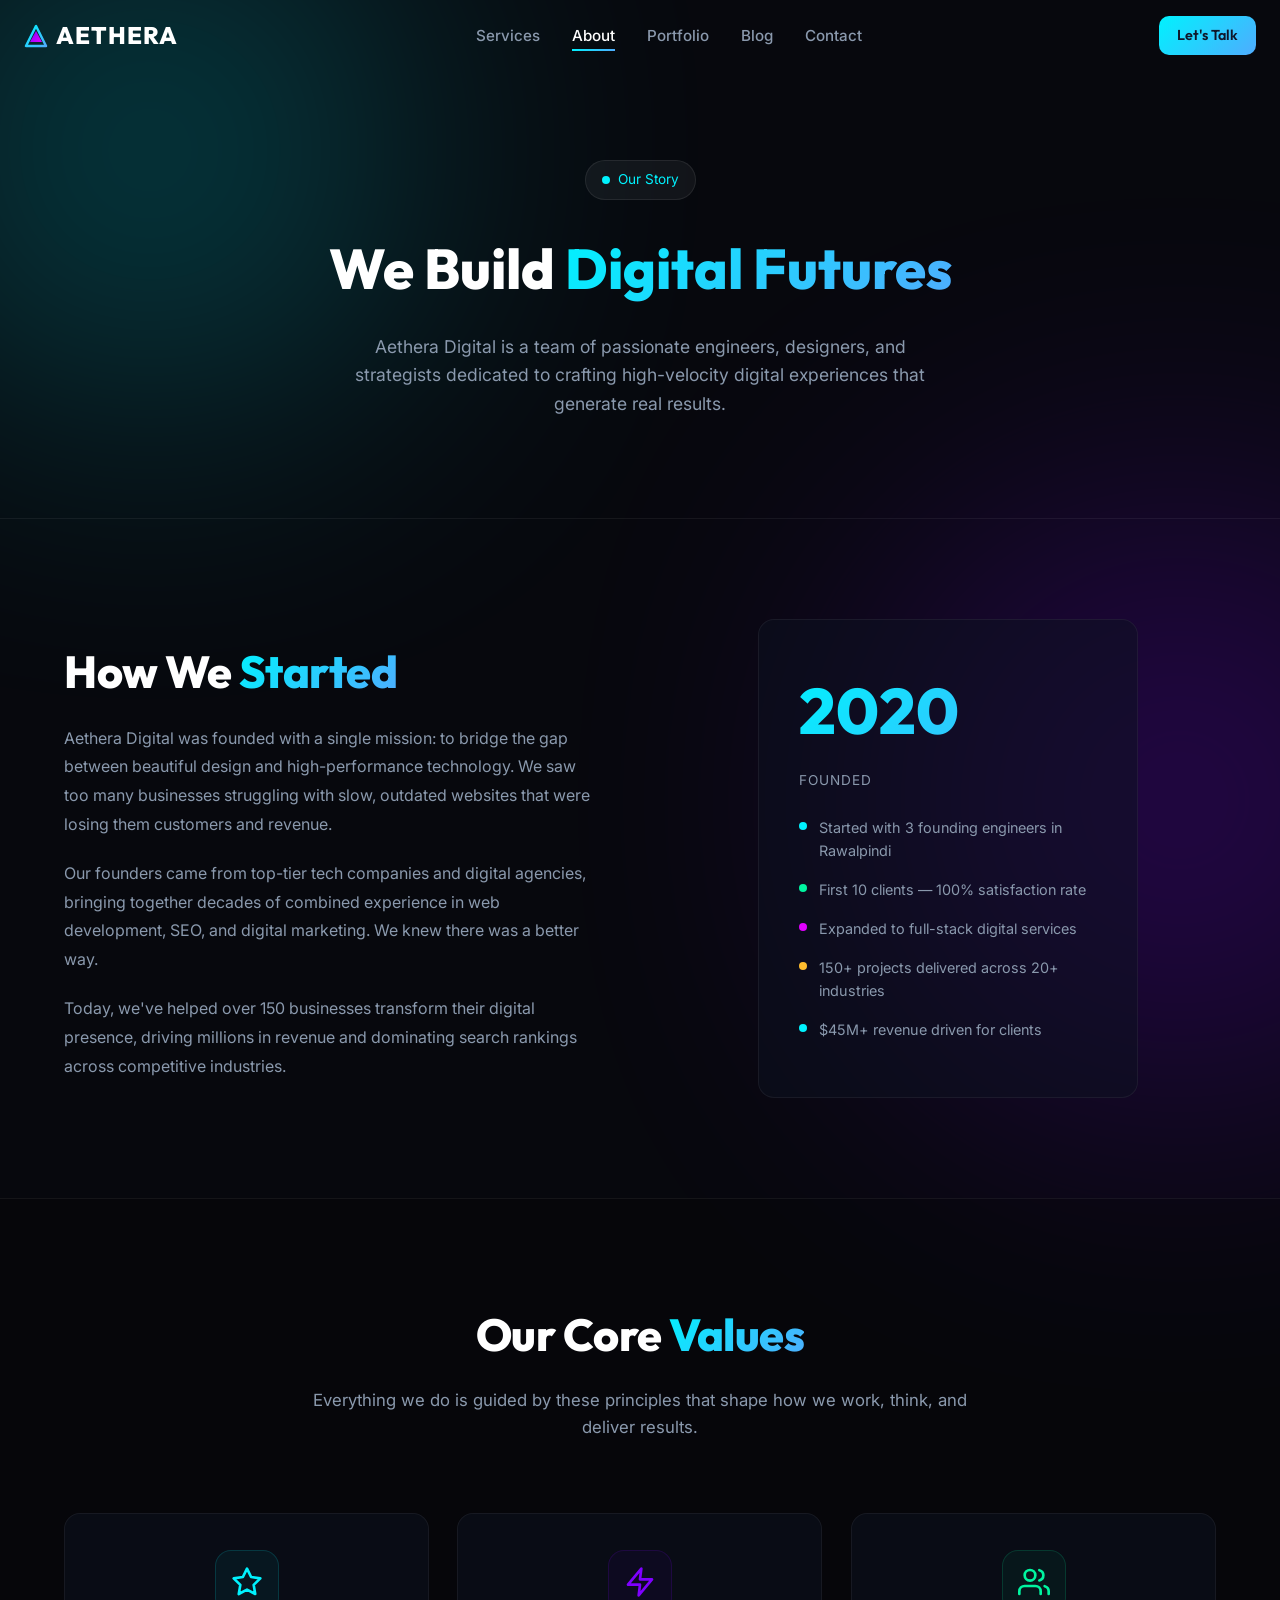
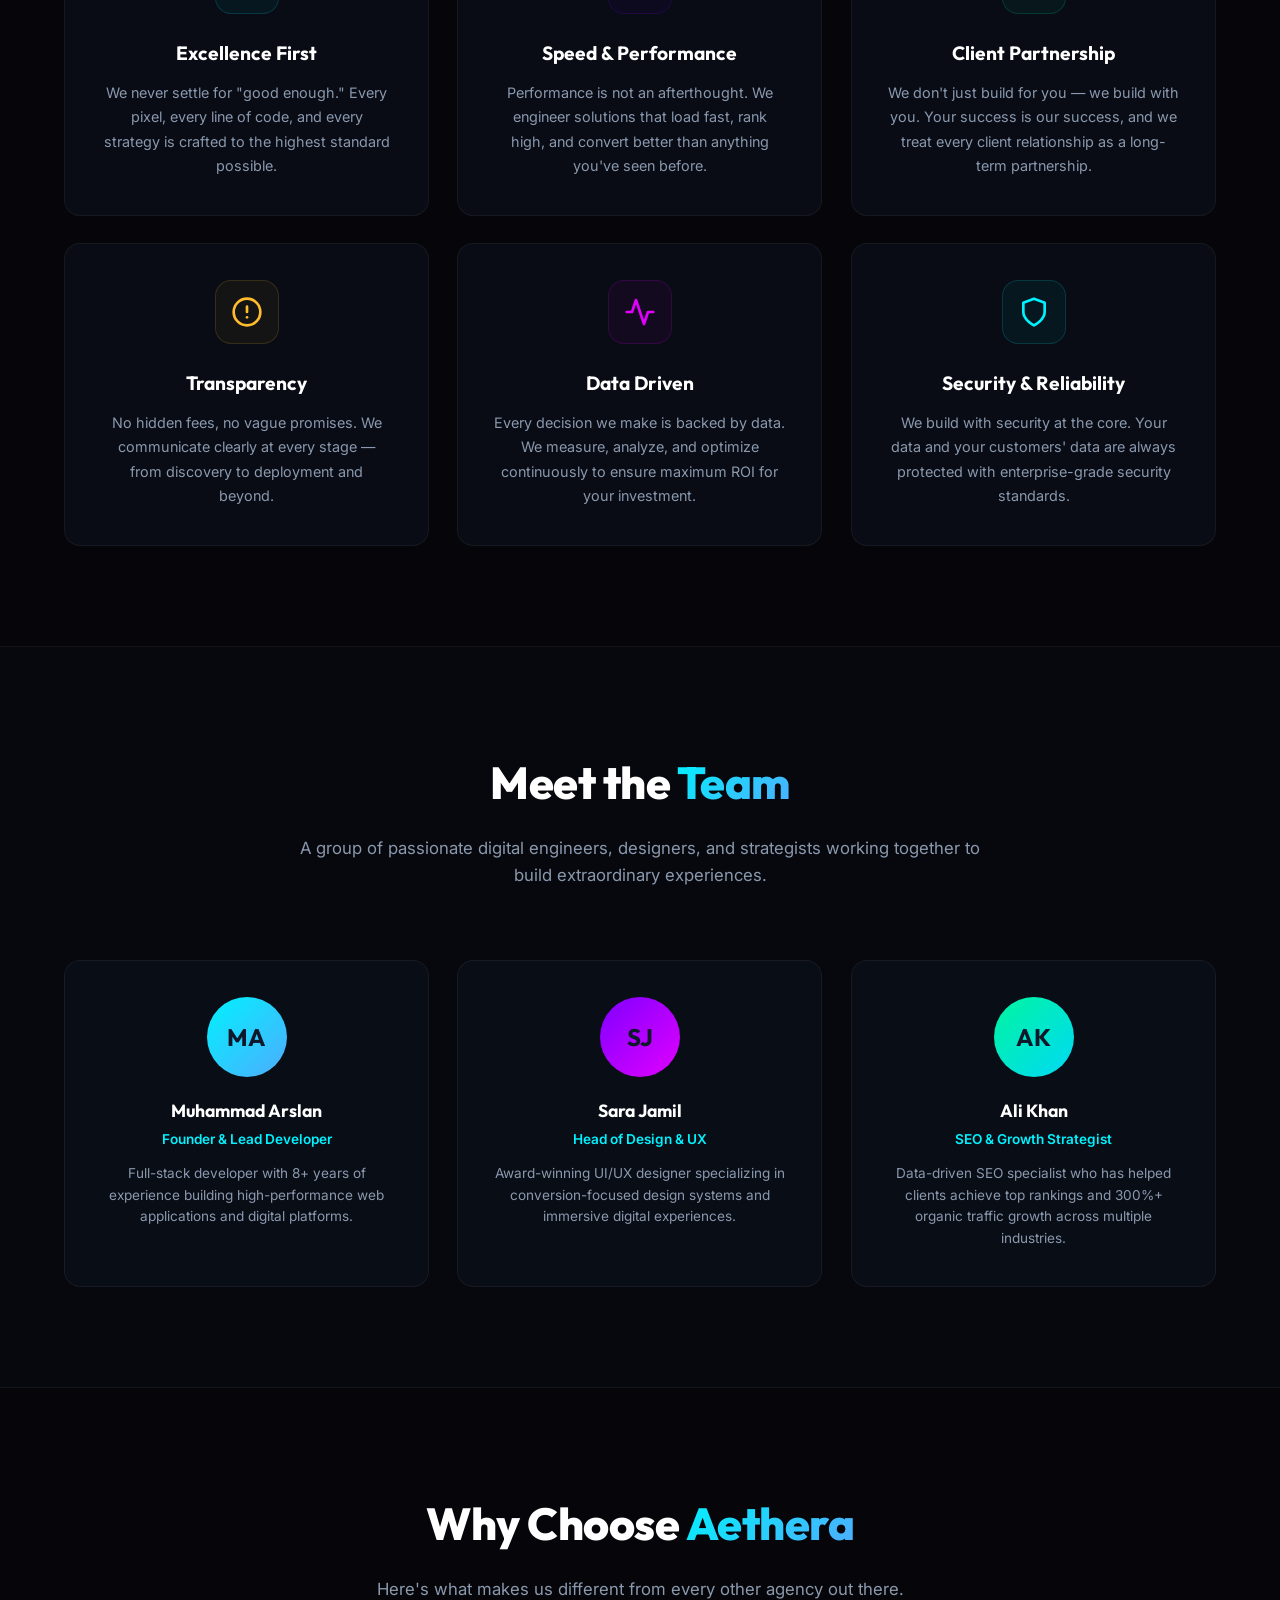
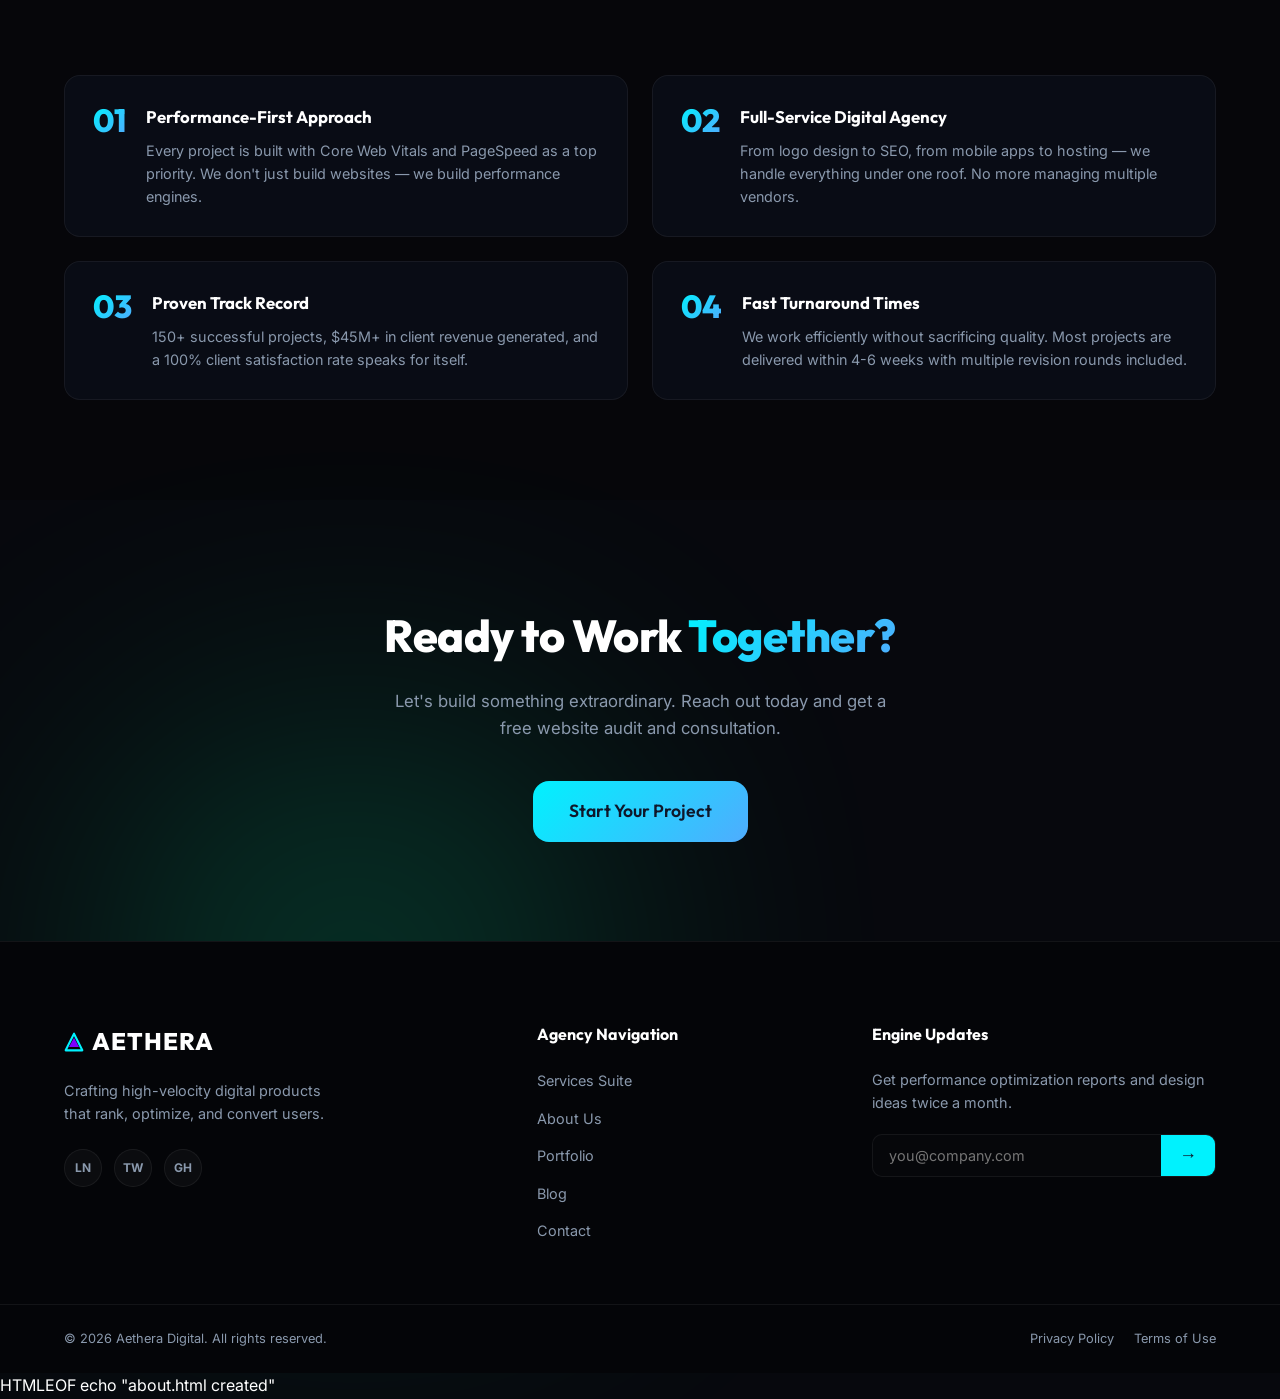
==== about.html @ bebae0fd "service.html" ====
<!DOCTYPE html>
<html lang="en">
<head>
    <meta charset="UTF-8">
    <meta name="viewport" content="width=device-width, initial-scale=1.0">
    <title>About Us | Aethera Digital</title>
    <meta name="description" content="Learn about Aethera Digital - a high-performance web development, SEO & marketing agency crafting stunning digital experiences.">
    <link rel="preconnect" href="https://fonts.googleapis.com">
    <link rel="preconnect" href="https://fonts.gstatic.com" crossorigin>
    <link href="https://fonts.googleapis.com/css2?family=Inter:wght@300;400;500;600;700&family=Outfit:wght@400;500;600;700;800&display=swap" rel="stylesheet">
    <link rel="stylesheet" href="style.css">
    <style>
        .page-hero {
            padding: 160px 0 100px;
            text-align: center;
            position: relative;
        }
        .page-hero-badge {
            display: inline-flex;
            align-items: center;
            gap: 8px;
            background: rgba(255,255,255,0.05);
            border: 1px solid rgba(255,255,255,0.08);
            padding: 8px 16px;
            border-radius: 50px;
            font-size: 0.85rem;
            color: var(--color-primary);
            margin-bottom: 24px;
        }
        .page-hero-title {
            font-family: var(--font-heading);
            font-size: 3.5rem;
            font-weight: 800;
            margin-bottom: 20px;
        }
        .page-hero-sub {
            font-size: 1.1rem;
            color: var(--text-muted);
            max-width: 600px;
            margin: 0 auto;
        }
        .about-story {
            padding: 100px 0;
            border-top: 1px solid var(--border-color);
        }
        .story-layout {
            display: grid;
            grid-template-columns: 1fr 1fr;
            gap: 80px;
            align-items: center;
        }
        .story-visual {
            position: relative;
            display: flex;
            justify-content: center;
        }
        .story-card {
            background: var(--bg-card);
            border: 1px solid var(--border-color);
            border-radius: var(--border-radius-lg);
            padding: 40px;
            backdrop-filter: blur(16px);
            max-width: 380px;
            width: 100%;
        }
        .story-year {
            font-family: var(--font-heading);
            font-size: 4rem;
            font-weight: 800;
            background: var(--primary-grad);
            -webkit-background-clip: text;
            -webkit-text-fill-color: transparent;
            background-clip: text;
            margin-bottom: 8px;
        }
        .story-year-label {
            font-size: 0.85rem;
            color: var(--text-muted);
            text-transform: uppercase;
            letter-spacing: 1px;
            margin-bottom: 24px;
        }
        .story-milestone {
            display: flex;
            gap: 12px;
            margin-bottom: 16px;
            align-items: flex-start;
        }
        .milestone-dot {
            width: 8px;
            height: 8px;
            border-radius: 50%;
            background: var(--color-primary);
            margin-top: 6px;
            flex-shrink: 0;
        }
        .milestone-text {
            font-size: 0.9rem;
            color: var(--text-muted);
        }
        .values-section {
            padding: 100px 0;
            background: rgba(0,0,0,0.2);
            border-top: 1px solid var(--border-color);
            border-bottom: 1px solid var(--border-color);
        }
        .values-grid {
            display: grid;
            grid-template-columns: repeat(3, 1fr);
            gap: 28px;
            margin-top: 60px;
        }
        .value-card {
            background: var(--bg-card);
            border: 1px solid var(--border-color);
            border-radius: var(--border-radius-lg);
            padding: 36px;
            text-align: center;
            transition: var(--transition-smooth);
        }
        .value-card:hover {
            transform: translateY(-6px);
            border-color: rgba(0,242,254,0.3);
        }
        .value-icon {
            width: 64px;
            height: 64px;
            border-radius: var(--border-radius-lg);
            background: rgba(0,242,254,0.05);
            border: 1px solid rgba(0,242,254,0.15);
            display: flex;
            align-items: center;
            justify-content: center;
            margin: 0 auto 24px;
        }
        .value-title {
            font-family: var(--font-heading);
            font-size: 1.2rem;
            font-weight: 700;
            margin-bottom: 12px;
        }
        .value-desc {
            font-size: 0.9rem;
            color: var(--text-muted);
            line-height: 1.7;
        }
        .team-section {
            padding: 100px 0;
        }
        .team-grid {
            display: grid;
            grid-template-columns: repeat(3, 1fr);
            gap: 28px;
            margin-top: 60px;
        }
        .team-card {
            background: var(--bg-card);
            border: 1px solid var(--border-color);
            border-radius: var(--border-radius-lg);
            padding: 36px;
            text-align: center;
            transition: var(--transition-smooth);
        }
        .team-card:hover {
            transform: translateY(-6px);
            border-color: rgba(127,0,255,0.3);
        }
        .team-avatar {
            width: 80px;
            height: 80px;
            border-radius: 50%;
            display: flex;
            align-items: center;
            justify-content: center;
            font-family: var(--font-heading);
            font-weight: 700;
            font-size: 1.5rem;
            color: #0f172a;
            margin: 0 auto 20px;
        }
        .team-name {
            font-family: var(--font-heading);
            font-size: 1.1rem;
            font-weight: 700;
            margin-bottom: 4px;
        }
        .team-role {
            font-size: 0.85rem;
            color: var(--color-primary);
            font-weight: 600;
            margin-bottom: 12px;
        }
        .team-bio {
            font-size: 0.85rem;
            color: var(--text-muted);
            line-height: 1.6;
        }
        .why-section {
            padding: 100px 0;
            background: rgba(0,0,0,0.2);
            border-top: 1px solid var(--border-color);
        }
        .why-grid {
            display: grid;
            grid-template-columns: repeat(2, 1fr);
            gap: 24px;
            margin-top: 60px;
        }
        .why-item {
            display: flex;
            gap: 20px;
            align-items: flex-start;
            background: var(--bg-card);
            border: 1px solid var(--border-color);
            border-radius: var(--border-radius-lg);
            padding: 28px;
            transition: var(--transition-smooth);
        }
        .why-item:hover {
            border-color: rgba(0,245,160,0.3);
        }
        .why-num {
            font-family: var(--font-heading);
            font-size: 2rem;
            font-weight: 800;
            background: var(--primary-grad);
            -webkit-background-clip: text;
            -webkit-text-fill-color: transparent;
            background-clip: text;
            flex-shrink: 0;
            line-height: 1;
        }
        .why-content h4 {
            font-family: var(--font-heading);
            font-size: 1.05rem;
            font-weight: 700;
            margin-bottom: 8px;
        }
        .why-content p {
            font-size: 0.9rem;
            color: var(--text-muted);
            line-height: 1.6;
        }
        @media (max-width: 768px) {
            .page-hero-title { font-size: 2.5rem; }
            .story-layout { grid-template-columns: 1fr; gap: 40px; }
            .values-grid { grid-template-columns: 1fr; }
            .team-grid { grid-template-columns: 1fr; }
            .why-grid { grid-template-columns: 1fr; }
        }
    </style>
</head>
<body>
    <div class="ambient-glow glow-1"></div>
    <div class="ambient-glow glow-2"></div>
    <div class="ambient-glow glow-3"></div>

    <header id="main-header" class="site-header">
        <div class="header-container">
            <a href="index.html" class="logo">
                <span class="logo-icon">
                    <svg width="24" height="24" viewBox="0 0 24 24" fill="none" xmlns="http://www.w3.org/2000/svg">
                        <path d="M12 2L2 22h20L12 2z" stroke="url(#logo-grad)" stroke-width="2.5" stroke-linejoin="round"/>
                        <path d="M12 7l6 11H6l6-11z" fill="url(#logo-grad-inner)"/>
                        <defs>
                            <linearGradient id="logo-grad" x1="2" y1="2" x2="22" y2="22" gradientUnits="userSpaceOnUse">
                                <stop stop-color="#00f2fe"/><stop offset="1" stop-color="#4facfe"/>
                            </linearGradient>
                            <linearGradient id="logo-grad-inner" x1="6" y1="7" x2="18" y2="18" gradientUnits="userSpaceOnUse">
                                <stop stop-color="#7f00ff"/><stop offset="1" stop-color="#e100ff"/>
                            </linearGradient>
                        </defs>
                    </svg>
                </span>
                AETHERA
            </a>
            <nav class="nav-menu" id="nav-menu">
                <ul>
                    <li><a href="services.html" class="nav-link">Services</a></li>
                    <li><a href="about.html" class="nav-link active">About</a></li>
                    <li><a href="portfolio.html" class="nav-link">Portfolio</a></li>
                    <li><a href="blog.html" class="nav-link">Blog</a></li>
                    <li><a href="contact.html" class="nav-link">Contact</a></li>
                </ul>
            </nav>
            <div class="nav-actions">
                <a href="contact.html" class="btn btn-primary btn-sm glowing-btn">Let's Talk</a>
                <button class="mobile-nav-toggle" id="mobile-toggle" aria-label="Toggle Menu">
                    <span class="hamburger-line"></span>
                    <span class="hamburger-line"></span>
                    <span class="hamburger-line"></span>
                </button>
            </div>
        </div>
    </header>

    <div class="mobile-nav-overlay" id="mobile-overlay">
        <nav class="mobile-nav-links">
            <a href="services.html" class="mobile-link">Services</a>
            <a href="about.html" class="mobile-link">About</a>
            <a href="portfolio.html" class="mobile-link">Portfolio</a>
            <a href="blog.html" class="mobile-link">Blog</a>
            <a href="contact.html" class="mobile-link">Contact</a>
            <a href="contact.html" class="btn btn-primary glowing-btn mobile-cta">Let's Talk</a>
        </nav>
    </div>

    <main>
        <!-- Page Hero -->
        <section class="page-hero">
            <div class="container">
                <div class="scroll-reveal fade-up">
                    <div class="page-hero-badge"><span class="pulse-dot"></span> Our Story</div>
                    <h1 class="page-hero-title">We Build <span class="gradient-text">Digital Futures</span></h1>
                    <p class="page-hero-sub">Aethera Digital is a team of passionate engineers, designers, and strategists dedicated to crafting high-velocity digital experiences that generate real results.</p>
                </div>
            </div>
        </section>

        <!-- Story Section -->
        <section class="about-story">
            <div class="container">
                <div class="story-layout">
                    <div class="scroll-reveal fade-up">
                        <h2 class="section-title">How We <span class="gradient-text">Started</span></h2>
                        <p style="color: var(--text-muted); font-size: 1rem; line-height: 1.8; margin-bottom: 20px;">
                            Aethera Digital was founded with a single mission: to bridge the gap between beautiful design and high-performance technology. We saw too many businesses struggling with slow, outdated websites that were losing them customers and revenue.
                        </p>
                        <p style="color: var(--text-muted); font-size: 1rem; line-height: 1.8; margin-bottom: 20px;">
                            Our founders came from top-tier tech companies and digital agencies, bringing together decades of combined experience in web development, SEO, and digital marketing. We knew there was a better way.
                        </p>
                        <p style="color: var(--text-muted); font-size: 1rem; line-height: 1.8;">
                            Today, we've helped over 150 businesses transform their digital presence, driving millions in revenue and dominating search rankings across competitive industries.
                        </p>
                    </div>
                    <div class="story-visual scroll-reveal fade-up delay-2">
                        <div class="story-card">
                            <div class="story-year">2020</div>
                            <div class="story-year-label">Founded</div>
                            <div class="story-milestone">
                                <div class="milestone-dot"></div>
                                <div class="milestone-text">Started with 3 founding engineers in Rawalpindi</div>
                            </div>
                            <div class="story-milestone">
                                <div class="milestone-dot" style="background: var(--color-green);"></div>
                                <div class="milestone-text">First 10 clients — 100% satisfaction rate</div>
                            </div>
                            <div class="story-milestone">
                                <div class="milestone-dot" style="background: #e100ff;"></div>
                                <div class="milestone-text">Expanded to full-stack digital services</div>
                            </div>
                            <div class="story-milestone">
                                <div class="milestone-dot" style="background: #ffbd2e;"></div>
                                <div class="milestone-text">150+ projects delivered across 20+ industries</div>
                            </div>
                            <div class="story-milestone">
                                <div class="milestone-dot" style="background: var(--color-primary);"></div>
                                <div class="milestone-text">$45M+ revenue driven for clients</div>
                            </div>
                        </div>
                    </div>
                </div>
            </div>
        </section>

        <!-- Values Section -->
        <section class="values-section">
            <div class="container">
                <div class="section-header scroll-reveal fade-up">
                    <h2 class="section-title">Our Core <span class="gradient-text">Values</span></h2>
                    <p class="section-subtitle">Everything we do is guided by these principles that shape how we work, think, and deliver results.</p>
                </div>
                <div class="values-grid">
                    <div class="value-card scroll-reveal fade-up">
                        <div class="value-icon">
                            <svg width="32" height="32" viewBox="0 0 24 24" fill="none" stroke="#00f2fe" stroke-width="2" stroke-linecap="round" stroke-linejoin="round">
                                <polygon points="12 2 15.09 8.26 22 9.27 17 14.14 18.18 21.02 12 17.77 5.82 21.02 7 14.14 2 9.27 8.91 8.26 12 2"></polygon>
                            </svg>
                        </div>
                        <h3 class="value-title">Excellence First</h3>
                        <p class="value-desc">We never settle for "good enough." Every pixel, every line of code, and every strategy is crafted to the highest standard possible.</p>
                    </div>
                    <div class="value-card scroll-reveal fade-up delay-1">
                        <div class="value-icon" style="background: rgba(127,0,255,0.05); border-color: rgba(127,0,255,0.15);">
                            <svg width="32" height="32" viewBox="0 0 24 24" fill="none" stroke="#7f00ff" stroke-width="2" stroke-linecap="round" stroke-linejoin="round">
                                <path d="M13 2L3 14h9l-1 8 10-12h-9l1-8z"></path>
                            </svg>
                        </div>
                        <h3 class="value-title">Speed & Performance</h3>
                        <p class="value-desc">Performance is not an afterthought. We engineer solutions that load fast, rank high, and convert better than anything you've seen before.</p>
                    </div>
                    <div class="value-card scroll-reveal fade-up delay-2">
                        <div class="value-icon" style="background: rgba(0,245,160,0.05); border-color: rgba(0,245,160,0.15);">
                            <svg width="32" height="32" viewBox="0 0 24 24" fill="none" stroke="#00f5a0" stroke-width="2" stroke-linecap="round" stroke-linejoin="round">
                                <path d="M17 21v-2a4 4 0 0 0-4-4H5a4 4 0 0 0-4 4v2"></path>
                                <circle cx="9" cy="7" r="4"></circle>
                                <path d="M23 21v-2a4 4 0 0 0-3-3.87"></path>
                                <path d="M16 3.13a4 4 0 0 1 0 7.75"></path>
                            </svg>
                        </div>
                        <h3 class="value-title">Client Partnership</h3>
                        <p class="value-desc">We don't just build for you — we build with you. Your success is our success, and we treat every client relationship as a long-term partnership.</p>
                    </div>
                    <div class="value-card scroll-reveal fade-up delay-3">
                        <div class="value-icon" style="background: rgba(255,189,46,0.05); border-color: rgba(255,189,46,0.15);">
                            <svg width="32" height="32" viewBox="0 0 24 24" fill="none" stroke="#ffbd2e" stroke-width="2" stroke-linecap="round" stroke-linejoin="round">
                                <circle cx="12" cy="12" r="10"></circle>
                                <line x1="12" y1="8" x2="12" y2="12"></line>
                                <line x1="12" y1="16" x2="12.01" y2="16"></line>
                            </svg>
                        </div>
                        <h3 class="value-title">Transparency</h3>
                        <p class="value-desc">No hidden fees, no vague promises. We communicate clearly at every stage — from discovery to deployment and beyond.</p>
                    </div>
                    <div class="value-card scroll-reveal fade-up">
                        <div class="value-icon" style="background: rgba(225,0,255,0.05); border-color: rgba(225,0,255,0.15);">
                            <svg width="32" height="32" viewBox="0 0 24 24" fill="none" stroke="#e100ff" stroke-width="2" stroke-linecap="round" stroke-linejoin="round">
                                <polyline points="22 12 18 12 15 21 9 3 6 12 2 12"></polyline>
                            </svg>
                        </div>
                        <h3 class="value-title">Data Driven</h3>
                        <p class="value-desc">Every decision we make is backed by data. We measure, analyze, and optimize continuously to ensure maximum ROI for your investment.</p>
                    </div>
                    <div class="value-card scroll-reveal fade-up delay-1">
                        <div class="value-icon" style="background: rgba(0,242,254,0.05); border-color: rgba(0,242,254,0.15);">
                            <svg width="32" height="32" viewBox="0 0 24 24" fill="none" stroke="#00f2fe" stroke-width="2" stroke-linecap="round" stroke-linejoin="round">
                                <path d="M12 22s8-4 8-10V5l-8-3-8 3v7c0 6 8 10 8 10z"></path>
                            </svg>
                        </div>
                        <h3 class="value-title">Security & Reliability</h3>
                        <p class="value-desc">We build with security at the core. Your data and your customers' data are always protected with enterprise-grade security standards.</p>
                    </div>
                </div>
            </div>
        </section>

        <!-- Team Section -->
        <section class="team-section">
            <div class="container">
                <div class="section-header scroll-reveal fade-up">
                    <h2 class="section-title">Meet the <span class="gradient-text">Team</span></h2>
                    <p class="section-subtitle">A group of passionate digital engineers, designers, and strategists working together to build extraordinary experiences.</p>
                </div>
                <div class="team-grid">
                    <div class="team-card scroll-reveal fade-up">
                        <div class="team-avatar" style="background: linear-gradient(135deg, #00f2fe, #4facfe);">MA</div>
                        <h3 class="team-name">Muhammad Arslan</h3>
                        <div class="team-role">Founder & Lead Developer</div>
                        <p class="team-bio">Full-stack developer with 8+ years of experience building high-performance web applications and digital platforms.</p>
                    </div>
                    <div class="team-card scroll-reveal fade-up delay-1">
                        <div class="team-avatar" style="background: linear-gradient(135deg, #7f00ff, #e100ff);">SJ</div>
                        <h3 class="team-name">Sara Jamil</h3>
                        <div class="team-role">Head of Design & UX</div>
                        <p class="team-bio">Award-winning UI/UX designer specializing in conversion-focused design systems and immersive digital experiences.</p>
                    </div>
                    <div class="team-card scroll-reveal fade-up delay-2">
                        <div class="team-avatar" style="background: linear-gradient(135deg, #00f5a0, #00d9f6);">AK</div>
                        <h3 class="team-name">Ali Khan</h3>
                        <div class="team-role">SEO & Growth Strategist</div>
                        <p class="team-bio">Data-driven SEO specialist who has helped clients achieve top rankings and 300%+ organic traffic growth across multiple industries.</p>
                    </div>
                </div>
            </div>
        </section>

        <!-- Why Choose Us -->
        <section class="why-section">
            <div class="container">
                <div class="section-header scroll-reveal fade-up">
                    <h2 class="section-title">Why Choose <span class="gradient-text">Aethera</span></h2>
                    <p class="section-subtitle">Here's what makes us different from every other agency out there.</p>
                </div>
                <div class="why-grid">
                    <div class="why-item scroll-reveal fade-up">
                        <div class="why-num">01</div>
                        <div class="why-content">
                            <h4>Performance-First Approach</h4>
                            <p>Every project is built with Core Web Vitals and PageSpeed as a top priority. We don't just build websites — we build performance engines.</p>
                        </div>
                    </div>
                    <div class="why-item scroll-reveal fade-up delay-1">
                        <div class="why-num">02</div>
                        <div class="why-content">
                            <h4>Full-Service Digital Agency</h4>
                            <p>From logo design to SEO, from mobile apps to hosting — we handle everything under one roof. No more managing multiple vendors.</p>
                        </div>
                    </div>
                    <div class="why-item scroll-reveal fade-up delay-2">
                        <div class="why-num">03</div>
                        <div class="why-content">
                            <h4>Proven Track Record</h4>
                            <p>150+ successful projects, $45M+ in client revenue generated, and a 100% client satisfaction rate speaks for itself.</p>
                        </div>
                    </div>
                    <div class="why-item scroll-reveal fade-up delay-3">
                        <div class="why-num">04</div>
                        <div class="why-content">
                            <h4>Fast Turnaround Times</h4>
                            <p>We work efficiently without sacrificing quality. Most projects are delivered within 4-6 weeks with multiple revision rounds included.</p>
                        </div>
                    </div>
                </div>
            </div>
        </section>

        <!-- CTA Section -->
        <section style="padding: 100px 0; text-align: center;">
            <div class="container">
                <div class="scroll-reveal fade-up">
                    <h2 class="section-title">Ready to Work <span class="gradient-text">Together?</span></h2>
                    <p class="section-subtitle" style="margin: 0 auto 40px; max-width: 500px;">Let's build something extraordinary. Reach out today and get a free website audit and consultation.</p>
                    <a href="contact.html" class="btn btn-primary btn-lg glowing-btn">Start Your Project</a>
                </div>
            </div>
        </section>
    </main>

    <footer class="site-footer">
        <div class="container footer-container">
            <div class="footer-brand">
                <a href="index.html" class="logo footer-logo">
                    <span class="logo-icon">
                        <svg width="20" height="20" viewBox="0 0 24 24" fill="none" xmlns="http://www.w3.org/2000/svg">
                            <path d="M12 2L2 22h20L12 2z" stroke="#00f2fe" stroke-width="2.5" stroke-linejoin="round"/>
                            <path d="M12 7l6 11H6l6-11z" fill="#7f00ff"/>
                        </svg>
                    </span>
                    AETHERA
                </a>
                <p class="footer-desc">Crafting high-velocity digital products that rank, optimize, and convert users.</p>
                <div class="footer-socials">
                    <a href="#" aria-label="LinkedIn" class="social-link">LN</a>
                    <a href="#" aria-label="Twitter/X" class="social-link">TW</a>
                    <a href="#" aria-label="GitHub" class="social-link">GH</a>
                </div>
            </div>
            <div class="footer-links">
                <h4>Agency Navigation</h4>
                <ul>
                    <li><a href="services.html">Services Suite</a></li>
                    <li><a href="about.html">About Us</a></li>
                    <li><a href="portfolio.html">Portfolio</a></li>
                    <li><a href="blog.html">Blog</a></li>
                    <li><a href="contact.html">Contact</a></li>
                </ul>
            </div>
            <div class="footer-newsletter">
                <h4>Engine Updates</h4>
                <p>Get performance optimization reports and design ideas twice a month.</p>
                <form class="newsletter-form" onsubmit="event.preventDefault(); alert('Subscribed!'); this.reset();">
                    <input type="email" placeholder="you@company.com" required class="newsletter-input">
                    <button type="submit" class="newsletter-btn" aria-label="Subscribe">→</button>
                </form>
            </div>
        </div>
        <div class="footer-bottom">
            <div class="container bottom-container">
                <p class="copyright">&copy; 2026 Aethera Digital. All rights reserved.</p>
                <div class="bottom-policies">
                    <a href="#">Privacy Policy</a>
                    <a href="#">Terms of Use</a>
                </div>
            </div>
        </div>
    </footer>
    <script src="app.js"></script>
</body>
</html>
HTMLEOF
echo "about.html created"
---- style.css ----
/* ==========================================
   AETHERA DIGITAL - DESIGN SYSTEM & LAYOUT
   ========================================== */

/* Design Tokens & Variables */
:root {
    --bg-main: #07080d;
    --bg-card: rgba(13, 19, 33, 0.5);
    --bg-card-hover: rgba(20, 30, 50, 0.7);
    --border-color: rgba(255, 255, 255, 0.06);
    --border-hover: rgba(0, 242, 254, 0.4);
    
    /* Neon Gradient Schemes */
    --primary-grad: linear-gradient(135deg, #00f2fe 0%, #4facfe 100%);
    --secondary-grad: linear-gradient(135deg, #7f00ff 0%, #e100ff 100%);
    --accent-green-grad: linear-gradient(135deg, #00f5a0 0%, #00d9f6 100%);
    --danger-grad: linear-gradient(135deg, #ff4b2b 0%, #ff416c 100%);
    
    /* Colors */
    --color-primary: #00f2fe;
    --color-secondary: #7f00ff;
    --color-green: #00f5a0;
    --color-danger: #ff4b2b;
    --text-main: #ffffff;
    --text-muted: #8a99ad;
    --text-dark: #0f172a;
    
    /* Typography & Sizing */
    --font-heading: 'Outfit', sans-serif;
    --font-body: 'Inter', sans-serif;
    --transition-smooth: all 0.4s cubic-bezier(0.25, 1, 0.5, 1);
    --border-radius-lg: 16px;
    --border-radius-md: 10px;
    --border-radius-sm: 6px;
}

/* Base Styles & Resets */
* {
    margin: 0;
    padding: 0;
    box-sizing: border-box;
}

html {
    scroll-behavior: smooth;
    font-size: 16px;
    background-color: var(--bg-main);
    color: var(--text-main);
    font-family: var(--font-body);
    overflow-x: hidden;
}

body {
    min-height: 100vh;
    line-height: 1.6;
    position: relative;
}

/* Scrollbar Customization */
::-webkit-scrollbar {
    width: 8px;
}
::-webkit-scrollbar-track {
    background: var(--bg-main);
}
::-webkit-scrollbar-thumb {
    background: rgba(255, 255, 255, 0.1);
    border-radius: 4px;
}
::-webkit-scrollbar-thumb:hover {
    background: var(--color-primary);
}

.container {
    width: 100%;
    max-width: 1200px;
    margin: 0 auto;
    padding: 0 24px;
}

/* Ambient Glow Blobs */
.ambient-glow {
    position: absolute;
    border-radius: 50%;
    filter: blur(140px);
    z-index: -1;
    opacity: 0.25;
    pointer-events: none;
    transition: var(--transition-smooth);
}

.glow-1 {
    width: 500px;
    height: 500px;
    background: var(--color-primary);
    top: -100px;
    left: -100px;
}

.glow-2 {
    width: 600px;
    height: 600px;
    background: var(--color-secondary);
    top: 500px;
    right: -200px;
}

.glow-3 {
    width: 450px;
    height: 450px;
    background: var(--color-green);
    bottom: 200px;
    left: 10%;
}

/* Glassmorphism Common Styles */
.card-glass {
    background: var(--bg-card);
    backdrop-filter: blur(16px);
    -webkit-backdrop-filter: blur(16px);
    border: 1px solid var(--border-color);
    border-radius: var(--border-radius-lg);
    box-shadow: 0 10px 30px rgba(0, 0, 0, 0.4);
    transition: var(--transition-smooth);
}

/* Buttons */
.btn {
    display: inline-flex;
    align-items: center;
    justify-content: center;
    font-family: var(--font-heading);
    font-weight: 600;
    text-decoration: none;
    padding: 14px 28px;
    border-radius: var(--border-radius-lg);
    cursor: pointer;
    transition: var(--transition-smooth);
    border: none;
    outline: none;
    font-size: 1rem;
    gap: 8px;
}

.btn-sm {
    padding: 8px 18px;
    font-size: 0.9rem;
    border-radius: var(--border-radius-md);
}

.btn-lg {
    padding: 16px 36px;
    font-size: 1.1rem;
}

.btn-primary {
    background: var(--primary-grad);
    color: var(--text-dark);
}

.btn-primary:hover {
    transform: translateY(-3px);
    box-shadow: 0 8px 24px rgba(0, 242, 254, 0.4);
}

.btn-secondary {
    background: rgba(255, 255, 255, 0.05);
    color: var(--text-main);
    border: 1px solid var(--border-color);
}

.btn-secondary:hover {
    background: rgba(255, 255, 255, 0.1);
    transform: translateY(-3px);
}

.btn-outline {
    background: transparent;
    border: 1.5px solid var(--color-primary);
    color: var(--text-main);
}

.btn-outline:hover {
    background: rgba(0, 242, 254, 0.05);
    box-shadow: 0 4px 15px rgba(0, 242, 254, 0.2);
}

.btn-block {
    display: flex;
    width: 100%;
}

/* Glowing Neon Button Animation */
.glowing-btn {
    position: relative;
    overflow: hidden;
    z-index: 1;
}

.glowing-btn::before {
    content: '';
    position: absolute;
    top: -50%;
    left: -50%;
    width: 200%;
    height: 200%;
    background: radial-gradient(circle, rgba(255,255,255,0.3) 0%, transparent 70%);
    transform: scale(0);
    transition: transform 0.6s ease-out;
    z-index: -1;
}

.glowing-btn:hover::before {
    transform: scale(1);
}

/* Utility Text Styles */
.gradient-text {
    background: var(--primary-grad);
    -webkit-background-clip: text;
    -webkit-text-fill-color: transparent;
    background-clip: text;
}

.logo-grad-text {
    background: var(--secondary-grad);
    -webkit-background-clip: text;
    -webkit-text-fill-color: transparent;
}

/* ==========================================
   HEADER & NAVIGATION
   ========================================== */
.site-header {
    position: fixed;
    top: 0;
    left: 0;
    width: 100%;
    z-index: 1000;
    transition: var(--transition-smooth);
    border-bottom: 1px solid transparent;
}

.site-header.scrolled {
    background: rgba(7, 8, 13, 0.75);
    backdrop-filter: blur(12px);
    -webkit-backdrop-filter: blur(12px);
    border-bottom: 1px solid var(--border-color);
    padding: 10px 0;
}

.header-container {
    max-width: 1300px;
    margin: 0 auto;
    padding: 16px 24px;
    display: flex;
    align-items: center;
    justify-content: space-between;
}

.logo {
    font-family: var(--font-heading);
    font-size: 1.5rem;
    font-weight: 800;
    text-decoration: none;
    color: var(--text-main);
    display: flex;
    align-items: center;
    gap: 8px;
    letter-spacing: 1px;
}

.logo-icon {
    display: flex;
    align-items: center;
    justify-content: center;
}

.nav-menu ul {
    display: flex;
    list-style: none;
    gap: 32px;
}

.nav-link {
    text-decoration: none;
    color: var(--text-muted);
    font-size: 0.95rem;
    font-weight: 500;
    transition: var(--transition-smooth);
    position: relative;
    padding: 6px 0;
}

.nav-link:hover, .nav-link.active {
    color: var(--text-main);
}

.nav-link::after {
    content: '';
    position: absolute;
    bottom: 0;
    left: 0;
    width: 0;
    height: 2px;
    background: var(--primary-grad);
    transition: var(--transition-smooth);
}

.nav-link:hover::after, .nav-link.active::after {
    width: 100%;
}

.mobile-nav-toggle {
    display: none;
    flex-direction: column;
    gap: 5px;
    background: transparent;
    border: none;
    cursor: pointer;
    padding: 4px;
    z-index: 1100;
}

.hamburger-line {
    width: 24px;
    height: 2px;
    background: var(--text-main);
    transition: var(--transition-smooth);
}

/* Mobile Nav Overlay */
.mobile-nav-overlay {
    position: fixed;
    top: 0;
    right: -100%;
    width: 100%;
    height: 100vh;
    background: rgba(7, 8, 13, 0.98);
    z-index: 999;
    display: flex;
    align-items: center;
    justify-content: center;
    transition: var(--transition-smooth);
}

.mobile-nav-overlay.open {
    right: 0;
}

.mobile-nav-links {
    display: flex;
    flex-direction: column;
    align-items: center;
    gap: 28px;
}

.mobile-link {
    font-family: var(--font-heading);
    font-size: 1.8rem;
    font-weight: 600;
    color: var(--text-muted);
    text-decoration: none;
    transition: var(--transition-smooth);
}

.mobile-link:hover {
    color: var(--text-main);
    transform: scale(1.05);
}

.mobile-cta {
    margin-top: 20px;
    width: 200px;
}

/* Hamburger active transform */
.mobile-nav-toggle.active .hamburger-line:nth-child(1) {
    transform: translateY(7px) rotate(45deg);
}

.mobile-nav-toggle.active .hamburger-line:nth-child(2) {
    opacity: 0;
}

.mobile-nav-toggle.active .hamburger-line:nth-child(3) {
    transform: translateY(-7px) rotate(-45deg);
}


/* ==========================================
   HERO SECTION
   ========================================== */
.hero-section {
    position: relative;
    min-height: 100vh;
    padding-top: 140px;
    display: flex;
    align-items: center;
    overflow: hidden;
}

.particle-canvas {
    position: absolute;
    top: 0;
    left: 0;
    width: 100%;
    height: 100%;
    z-index: 0;
    pointer-events: none;
}

.hero-container {
    display: grid;
    grid-template-columns: 1.1fr 0.9fr;
    gap: 40px;
    align-items: center;
    position: relative;
    z-index: 1;
}

.hero-content {
    display: flex;
    flex-direction: column;
    align-items: flex-start;
}

.badge-container {
    margin-bottom: 20px;
}

.hero-badge {
    display: inline-flex;
    align-items: center;
    gap: 8px;
    background: rgba(255, 255, 255, 0.05);
    border: 1px solid rgba(255, 255, 255, 0.08);
    padding: 8px 16px;
    border-radius: 50px;
    font-size: 0.85rem;
    font-weight: 500;
    color: var(--color-primary);
}

.pulse-dot {
    width: 8px;
    height: 8px;
    background: var(--color-primary);
    border-radius: 50%;
    box-shadow: 0 0 0 0 rgba(0, 242, 254, 0.7);
    animation: pulse 1.8s infinite;
}

.hero-title {
    font-family: var(--font-heading);
    font-size: 3.8rem;
    font-weight: 800;
    line-height: 1.15;
    margin-bottom: 24px;
}

.hero-subtitle {
    font-size: 1.1rem;
    color: var(--text-muted);
    margin-bottom: 40px;
    max-width: 580px;
}

.hero-actions {
    display: flex;
    gap: 16px;
}

.btn-icon {
    transition: transform 0.3s;
}

.btn-secondary:hover .btn-icon {
    transform: rotate(30deg);
}

/* Dashboard Mockup Asset styling */
.hero-visual {
    position: relative;
    display: flex;
    justify-content: center;
    align-items: center;
}

.visual-wrapper {
    position: relative;
    width: 100%;
    max-width: 460px;
}

.dashboard-mockup {
    background: rgba(15, 23, 42, 0.5);
    backdrop-filter: blur(20px);
    -webkit-backdrop-filter: blur(20px);
    border: 1px solid var(--border-color);
    border-radius: var(--border-radius-lg);
    box-shadow: 0 30px 60px rgba(0, 0, 0, 0.6);
    overflow: hidden;
    transition: var(--transition-smooth);
}

.dashboard-mockup:hover {
    transform: translateY(-5px) rotate(1deg);
    border-color: rgba(255, 255, 255, 0.12);
}

.mockup-header {
    background: rgba(10, 15, 30, 0.8);
    padding: 12px 18px;
    display: flex;
    align-items: center;
    border-bottom: 1px solid var(--border-color);
}

.dots {
    display: flex;
    gap: 6px;
    margin-right: 20px;
}

.dot {
    width: 10px;
    height: 10px;
    border-radius: 50%;
}

.dot.red { background: #ff5f56; }
.dot.yellow { background: #ffbd2e; }
.dot.green { background: #27c93f; }

.url-bar {
    background: rgba(255, 255, 255, 0.05);
    border-radius: 4px;
    padding: 4px 12px;
    font-size: 0.75rem;
    color: var(--text-muted);
    font-family: monospace;
    flex-grow: 1;
    text-align: center;
}

.mockup-body {
    padding: 24px;
}

.mockup-grid {
    display: grid;
    grid-template-columns: 1fr 1fr;
    gap: 16px;
}

.mockup-card {
    background: rgba(255, 255, 255, 0.03);
    border: 1px solid var(--border-color);
    border-radius: var(--border-radius-md);
    padding: 16px;
    display: flex;
    flex-direction: column;
}

.mockup-card.main-stats {
    grid-column: span 2;
    align-items: center;
    padding: 24px;
}

.stat-circle {
    display: flex;
    flex-direction: column;
    align-items: center;
    gap: 8px;
}

.circular-chart {
    display: block;
    max-width: 100px;
    max-height: 100px;
}

.circle-bg {
    fill: none;
    stroke: rgba(255, 255, 255, 0.03);
    stroke-width: 3.5;
}

.circle {
    fill: none;
    stroke-width: 3.5;
    stroke-linecap: round;
}

.green-chart .circle {
    stroke: var(--color-green);
}

.percentage {
    fill: #fff;
    font-family: var(--font-heading);
    font-size: 8.5px;
    font-weight: bold;
    text-anchor: middle;
}

.chart-label {
    font-size: 0.8rem;
    font-weight: 600;
    color: var(--text-muted);
}

.card-title {
    font-size: 0.8rem;
    font-weight: 600;
    color: var(--text-muted);
    margin-bottom: 12px;
}

.bar-chart {
    display: flex;
    align-items: flex-end;
    justify-content: space-around;
    height: 60px;
}

.bar {
    width: 8px;
    background: var(--primary-grad);
    border-radius: 4px;
    animation: growBar 1.5s ease-out forwards;
    height: 0;
}

.conversion-val {
    font-size: 1.8rem;
    font-family: var(--font-heading);
    font-weight: 700;
    color: var(--color-primary);
}

.sub-label {
    font-size: 0.7rem;
    color: var(--text-muted);
}

/* Floating HUD elements */
.floating-element {
    position: absolute;
    background: rgba(10, 25, 47, 0.7);
    backdrop-filter: blur(12px);
    -webkit-backdrop-filter: blur(12px);
    border: 1px solid var(--border-color);
    padding: 10px 18px;
    border-radius: 50px;
    font-family: var(--font-heading);
    font-weight: 600;
    font-size: 0.85rem;
    box-shadow: 0 10px 20px rgba(0, 0, 0, 0.3);
    pointer-events: none;
    z-index: 10;
}

.element-1 {
    top: -20px;
    right: -10px;
    border-color: var(--border-hover);
    animation: float1 4s ease-in-out infinite;
}

.element-2 {
    bottom: 30px;
    left: -40px;
    border-color: rgba(0, 245, 160, 0.4);
    animation: float2 5s ease-in-out infinite;
}

.element-3 {
    bottom: -15px;
    right: 20px;
    border-color: rgba(127, 0, 255, 0.4);
    animation: float3 6s ease-in-out infinite;
}

/* ==========================================
   STATS SECTION
   ========================================== */
.stats-section {
    padding: 60px 0;
    background: rgba(255, 255, 255, 0.01);
    border-top: 1px solid var(--border-color);
    border-bottom: 1px solid var(--border-color);
    position: relative;
    z-index: 1;
}

.stats-grid {
    display: grid;
    grid-template-columns: repeat(4, 1fr);
    gap: 24px;
    width: 100%;
}

.stat-item {
    text-align: center;
    padding: 10px;
    display: flex;
    flex-direction: column;
    align-items: center;
}

.stat-item .stat-number-row {
    display: flex;
    align-items: baseline;
    gap: 2px;
}

.stat-number {
    font-family: var(--font-heading);
    font-size: 3.2rem;
    font-weight: 800;
    line-height: 1.1;
    display: inline-flex;
    align-items: baseline;
}

.stat-suffix {
    font-size: 2rem;
    font-weight: 700;
    color: var(--color-primary);
}

.stat-label {
    font-size: 0.85rem;
    color: var(--text-muted);
    font-weight: 500;
    margin-top: 8px;
    text-transform: uppercase;
    letter-spacing: 0.5px;
}

/* ==========================================
   SERVICES GRID SECTION
   ========================================== */
.services-section {
    padding: 120px 0;
    position: relative;
    z-index: 1;
}

.section-header {
    text-align: center;
    max-width: 700px;
    margin: 0 auto 72px auto;
}

.section-title {
    font-family: var(--font-heading);
    font-size: 2.8rem;
    font-weight: 800;
    margin-bottom: 16px;
    letter-spacing: -0.5px;
}

.section-subtitle {
    font-size: 1.05rem;
    color: var(--text-muted);
}

.services-grid {
    display: grid;
    grid-template-columns: repeat(auto-fit, minmax(450px, 1fr));
    gap: 32px;
}

.service-card {
    position: relative;
    background: var(--bg-card);
    backdrop-filter: blur(16px);
    -webkit-backdrop-filter: blur(16px);
    border: 1px solid var(--border-color);
    border-radius: var(--border-radius-lg);
    padding: 48px;
    overflow: hidden;
    box-shadow: 0 10px 30px rgba(0, 0, 0, 0.4);
    transition: var(--transition-smooth);
    display: flex;
    flex-direction: column;
}

.service-card:hover {
    transform: translateY(-8px);
    border-color: rgba(255, 255, 255, 0.12);
    box-shadow: 0 15px 40px rgba(0, 0, 0, 0.5);
}

#service-logo:hover { border-color: rgba(0, 242, 254, 0.3); }
#service-webdesign:hover { border-color: rgba(0, 245, 160, 0.3); }
#service-webdev:hover { border-color: rgba(127, 0, 255, 0.3); }
#service-mobile:hover { border-color: rgba(255, 189, 46, 0.3); }
#service-hosting:hover { border-color: rgba(225, 0, 255, 0.3); }
#service-seo:hover { border-color: rgba(0, 245, 160, 0.3); }

.service-glow {
    position: absolute;
    top: -50px;
    left: -50px;
    width: 250px;
    height: 250px;
    border-radius: 50%;
    z-index: 0;
    pointer-events: none;
    transition: var(--transition-smooth);
}

.service-card:hover .service-glow {
    transform: scale(1.2);
}

.service-icon-box {
    width: 68px;
    height: 68px;
    border-radius: var(--border-radius-lg);
    background: rgba(255, 255, 255, 0.02);
    border: 1px solid var(--border-color);
    display: flex;
    align-items: center;
    justify-content: center;
    margin-bottom: 28px;
    position: relative;
    z-index: 1;
    transition: var(--transition-smooth);
}

.service-card:hover .service-icon-box {
    background: rgba(255, 255, 255, 0.05);
    transform: scale(1.05);
}

.service-card-title {
    font-family: var(--font-heading);
    font-size: 1.5rem;
    font-weight: 700;
    margin-bottom: 16px;
    position: relative;
    z-index: 1;
}

.service-card-desc {
    color: var(--text-muted);
    font-size: 0.95rem;
    margin-bottom: 24px;
    position: relative;
    z-index: 1;
    flex-grow: 1;
}

.service-features {
    list-style: none;
    display: flex;
    flex-direction: column;
    gap: 12px;
    position: relative;
    z-index: 1;
}

.service-features li {
    font-size: 0.9rem;
    font-weight: 500;
    color: var(--text-main);
    display: flex;
    align-items: center;
    gap: 8px;
}

.bullet {
    color: var(--color-primary);
}

#service-opt .bullet { color: var(--color-green); }
#service-seo .bullet { color: var(--color-secondary); }
#service-marketing .bullet { color: #e100ff; }

/* ==========================================
   SPEED LAB INTERACTIVE SHOWCASE
   ========================================== */
.speed-lab-section {
    padding: 100px 0;
    background: rgba(0, 0, 0, 0.2);
    border-top: 1px solid var(--border-color);
    border-bottom: 1px solid var(--border-color);
    position: relative;
    z-index: 1;
}

.lab-layout {
    display: grid;
    grid-template-columns: 1fr 1fr;
    gap: 80px;
    align-items: center;
}

.lab-badge {
    background: rgba(127, 0, 255, 0.15);
    border: 1px solid rgba(127, 0, 255, 0.25);
    padding: 6px 14px;
    border-radius: 50px;
    font-size: 0.8rem;
    font-weight: 600;
    color: #e100ff;
}

.lab-features {
    margin: 28px 0 36px 0;
    display: flex;
    flex-direction: column;
    gap: 14px;
}

.feat-bullet {
    font-weight: 600;
    font-size: 1rem;
    display: flex;
    align-items: center;
    gap: 8px;
    transition: var(--transition-smooth);
}

.red-bullet {
    color: #ff5f56;
}

.green-bullet {
    color: var(--color-green);
}

.lab-visual {
    display: flex;
    justify-content: center;
    align-items: center;
}

.dial-container {
    position: relative;
    width: 320px;
    height: 320px;
    display: flex;
    justify-content: center;
    align-items: center;
}

.glow-ring {
    position: absolute;
    top: 5px;
    left: 5px;
    right: 5px;
    bottom: 5px;
    border-radius: 50%;
    background: radial-gradient(circle, rgba(255, 75, 43, 0.05) 0%, transparent 70%);
    z-index: 0;
    transition: all 1.5s ease-out;
}

.speedometer {
    width: 100%;
    height: 100%;
    z-index: 1;
    transform: rotate(45deg);
}

.dial-center {
    transform: rotate(-45deg);
    transform-origin: 100px 100px;
}

.dial-score-val {
    font-family: var(--font-heading);
    font-weight: 800;
    font-size: 38px;
    fill: #fff;
    text-anchor: middle;
    transform: rotate(-45deg);
    transform-origin: 100px 100px;
}

.dial-score-text {
    font-family: var(--font-heading);
    font-weight: 700;
    font-size: 11px;
    fill: var(--text-muted);
    text-anchor: middle;
    letter-spacing: 2px;
    transform: rotate(-45deg);
    transform-origin: 100px 100px;
}

.lab-vitals-box {
    position: absolute;
    bottom: -15px;
    display: flex;
    gap: 12px;
    background: rgba(15, 23, 42, 0.85);
    backdrop-filter: blur(10px);
    border: 1px solid var(--border-color);
    padding: 10px 16px;
    border-radius: var(--border-radius-md);
    z-index: 10;
    box-shadow: 0 10px 25px rgba(0, 0, 0, 0.4);
}

.vital-block {
    display: flex;
    flex-direction: column;
    align-items: center;
    padding: 0 8px;
}

.vital-block:not(:last-child) {
    border-right: 1px solid rgba(255, 255, 255, 0.08);
}

.vital-label {
    font-size: 0.65rem;
    font-weight: 600;
    color: var(--text-muted);
    letter-spacing: 0.5px;
}

.vital-value {
    font-family: var(--font-heading);
    font-weight: 700;
    font-size: 0.85rem;
    transition: var(--transition-smooth);
}

.val-bad { color: #ff5f56; }
.val-good { color: var(--color-green); }

/* ==========================================
   PROJECT SOLUTION COST ESTIMATOR
   ========================================== */
.estimator-section {
    padding: 120px 0;
    position: relative;
    z-index: 1;
}

.estimator-layout {
    display: grid;
    grid-template-columns: 1.15fr 0.85fr;
    gap: 40px;
    align-items: stretch;
    margin-top: 20px;
}

.estimator-options {
    padding: 40px;
}

.estimator-subtitle {
    font-family: var(--font-heading);
    font-size: 1.25rem;
    font-weight: 600;
    margin-bottom: 24px;
}

.estimator-subtitle:not(:first-child) {
    margin-top: 40px;
}

.services-selector-grid {
    display: grid;
    grid-template-columns: repeat(auto-fit, minmax(200px, 1fr));
    gap: 16px;
}

.selector-card {
    position: relative;
    background: rgba(255, 255, 255, 0.02);
    border: 1px solid var(--border-color);
    border-radius: var(--border-radius-md);
    padding: 20px;
    cursor: pointer;
    display: flex;
    flex-direction: column;
    gap: 8px;
    transition: var(--transition-smooth);
    user-select: none;
}

.selector-card:hover {
    background: rgba(255, 255, 255, 0.04);
    border-color: rgba(255, 255, 255, 0.15);
}

.selector-card input[type="checkbox"] {
    display: none;
}

.select-indicator {
    width: 18px;
    height: 18px;
    border-radius: 4px;
    border: 2px solid var(--text-muted);
    position: relative;
    transition: var(--transition-smooth);
}

.selector-card.active {
    background: rgba(0, 242, 254, 0.04);
    border-color: rgba(0, 242, 254, 0.35);
}

.selector-card.active .select-indicator {
    background: var(--color-primary);
    border-color: var(--color-primary);
}

.selector-card.active .select-indicator::after {
    content: '';
    position: absolute;
    top: 2px;
    left: 6px;
    width: 4px;
    height: 8px;
    border: solid var(--text-dark);
    border-width: 0 2px 2px 0;
    transform: rotate(45deg);
}

.select-title {
    font-family: var(--font-heading);
    font-weight: 700;
    font-size: 1.05rem;
    margin-top: 4px;
}

.select-price {
    font-size: 0.85rem;
    font-weight: 500;
    color: var(--text-muted);
}

.selector-card.active .select-price {
    color: var(--color-primary);
}

/* Slider Controls */
.slider-wrapper {
    position: relative;
    padding: 10px 0;
}

.range-slider {
    -webkit-appearance: none;
    width: 100%;
    height: 6px;
    border-radius: 3px;
    background: rgba(255, 255, 255, 0.08);
    outline: none;
}

.range-slider::-webkit-slider-thumb {
    -webkit-appearance: none;
    appearance: none;
    width: 22px;
    height: 22px;
    border-radius: 50%;
    background: var(--color-primary);
    box-shadow: 0 0 10px rgba(0, 242, 254, 0.6);
    cursor: pointer;
    transition: transform 0.2s;
}

.range-slider::-webkit-slider-thumb:hover {
    transform: scale(1.15);
}

.slider-labels {
    display: flex;
    justify-content: space-between;
    margin-top: 14px;
}

.label-opt {
    font-size: 0.8rem;
    color: var(--text-muted);
    font-weight: 500;
    transition: var(--transition-smooth);
}

.label-opt.active-lbl {
    color: var(--color-primary);
    font-weight: 700;
}

/* Price Output Glass Card */
.estimator-output {
    padding: 40px;
    display: flex;
    flex-direction: column;
    justify-content: center;
    border-color: rgba(255, 255, 255, 0.08);
    background: linear-gradient(135deg, rgba(15, 22, 36, 0.6) 0%, rgba(7, 10, 20, 0.6) 100%);
}

.output-header {
    text-align: center;
}

.output-badge {
    font-size: 0.75rem;
    font-weight: 600;
    text-transform: uppercase;
    letter-spacing: 1px;
    color: var(--text-muted);
}

.price-val {
    font-family: var(--font-heading);
    font-size: 4rem;
    font-weight: 800;
    margin: 12px 0;
    display: flex;
    justify-content: center;
    align-items: flex-start;
}

.price-symbol {
    font-size: 2.2rem;
    margin-top: 10px;
    font-weight: 600;
    color: var(--color-primary);
}

.price-schedule {
    font-size: 0.85rem;
    color: var(--text-muted);
}

.output-divider {
    height: 1px;
    background: rgba(255, 255, 255, 0.08);
    margin: 28px 0;
}

.roadmap-summary {
    list-style: none;
    display: flex;
    flex-direction: column;
    gap: 16px;
    margin-bottom: 32px;
}

.roadmap-summary li {
    font-size: 0.9rem;
    font-weight: 500;
    color: var(--text-main);
    display: flex;
    align-items: center;
    gap: 10px;
}

.check-icon {
    color: var(--color-green);
    font-weight: 800;
}

/* ==========================================
   PORTFOLIO / SHOWCASE SECTION
   ========================================== */
.portfolio-section {
    padding: 100px 0;
    position: relative;
    z-index: 1;
}

.portfolio-grid {
    display: grid;
    grid-template-columns: repeat(3, 1fr);
    gap: 28px;
}

.portfolio-card {
    border-radius: var(--border-radius-lg);
    overflow: hidden;
    position: relative;
    border: 1px solid var(--border-color);
    box-shadow: 0 10px 25px rgba(0, 0, 0, 0.3);
}

.portfolio-img-box {
    position: relative;
    width: 100%;
    height: 280px;
    overflow: hidden;
}

.portfolio-mockup-asset {
    width: 100%;
    height: 100%;
    display: flex;
    align-items: center;
    justify-content: center;
    transition: transform 0.6s cubic-bezier(0.25, 1, 0.5, 1);
}

.portfolio-card:hover .portfolio-mockup-asset {
    transform: scale(1.08);
}

.asset-dashboard-preview {
    width: 80%;
    height: 65%;
    background: rgba(10, 15, 30, 0.9);
    border-radius: var(--border-radius-md);
    border: 1px solid rgba(255, 255, 255, 0.1);
    box-shadow: 0 12px 30px rgba(0,0,0,0.5);
    padding: 12px;
    display: flex;
    flex-direction: column;
    gap: 8px;
}

.dashboard-header-bar {
    height: 6px;
    width: 40px;
    background: rgba(255, 255, 255, 0.2);
    border-radius: 3px;
}

.dashboard-chart-line {
    flex-grow: 1;
    display: flex;
    align-items: center;
    justify-content: center;
}

.dashboard-bars {
    flex-grow: 1;
    display: flex;
    align-items: flex-end;
    justify-content: space-around;
    padding-top: 10px;
}

.mini-bar {
    width: 10px;
    background: var(--secondary-grad);
    border-radius: 2px;
}

.speed-radial-small {
    margin: auto;
    width: 70px;
    height: 70px;
    border-radius: 50%;
    border: 3.5px solid var(--color-green);
    display: flex;
    align-items: center;
    justify-content: center;
    font-family: var(--font-heading);
    font-size: 1.5rem;
    font-weight: 800;
    color: var(--text-main);
    box-shadow: 0 0 10px rgba(0, 245, 160, 0.3);
}

.portfolio-overlay {
    position: absolute;
    top: 0;
    left: 0;
    width: 100%;
    height: 100%;
    background: linear-gradient(to top, rgba(7, 8, 13, 0.95) 0%, rgba(7, 8, 13, 0.8) 60%, rgba(7, 8, 13, 0.4) 100%);
    padding: 24px;
    display: flex;
    align-items: flex-end;
    opacity: 0;
    transition: opacity 0.4s ease-out;
}

.portfolio-card:hover .portfolio-overlay {
    opacity: 1;
}

.overlay-details {
    transform: translateY(20px);
    transition: transform 0.4s cubic-bezier(0.25, 1, 0.5, 1);
}

.portfolio-card:hover .overlay-details {
    transform: translateY(0);
}

.project-tag {
    font-size: 0.7rem;
    font-weight: 700;
    text-transform: uppercase;
    letter-spacing: 0.5px;
    color: var(--color-primary);
    margin-bottom: 8px;
    display: inline-block;
}

.overlay-details h4 {
    font-family: var(--font-heading);
    font-size: 1.3rem;
    font-weight: 700;
    margin-bottom: 8px;
}

.overlay-details p {
    font-size: 0.8rem;
    color: var(--text-muted);
    margin-bottom: 16px;
}

/* ==========================================
   TESTIMONIALS SLIDER SECTION
   ========================================== */
.testimonials-section {
    padding: 100px 0;
    position: relative;
    z-index: 1;
}

.testimonials-slider-container {
    max-width: 800px;
    margin: 0 auto;
    position: relative;
    overflow: hidden;
}

.testimonials-track {
    display: flex;
    transition: transform 0.6s cubic-bezier(0.25, 1, 0.5, 1);
}

.testimonial-card {
    min-width: 100%;
    padding: 48px;
    display: flex;
    flex-direction: column;
    align-items: center;
    text-align: center;
    border-color: rgba(255, 255, 255, 0.05);
    background: rgba(13, 19, 33, 0.4);
    opacity: 0.2;
    transform: scale(0.95);
    transition: opacity 0.6s, transform 0.6s;
}

.testimonial-card.active-slide {
    opacity: 1;
    transform: scale(1);
}

.client-avatar {
    margin-bottom: 24px;
}

.avatar-fallback {
    width: 64px;
    height: 64px;
    border-radius: 50%;
    display: flex;
    align-items: center;
    justify-content: center;
    font-family: var(--font-heading);
    font-weight: 700;
    font-size: 1.25rem;
    color: var(--text-dark);
}

.testimonial-quote {
    font-size: 1.15rem;
    line-height: 1.7;
    font-style: italic;
    color: #e2e8f0;
    margin-bottom: 24px;
    max-width: 680px;
}

.client-name {
    font-family: var(--font-heading);
    font-size: 1.1rem;
    font-weight: 700;
    color: var(--text-main);
}

.client-role {
    font-size: 0.8rem;
    color: var(--text-muted);
    font-weight: 500;
    margin-top: 4px;
}

.slider-dots {
    display: flex;
    justify-content: center;
    gap: 8px;
    margin-top: 28px;
}

.dot-nav {
    width: 8px;
    height: 8px;
    border-radius: 50%;
    background: rgba(255, 255, 255, 0.2);
    cursor: pointer;
    transition: var(--transition-smooth);
}

.dot-nav.active {
    background: var(--color-primary);
    width: 24px;
    border-radius: 10px;
}

/* ==========================================
   CONTACT SECTION
   ========================================== */
.contact-section {
    padding: 120px 0;
    position: relative;
    z-index: 1;
}

.contact-layout {
    display: grid;
    grid-template-columns: 0.9fr 1.1fr;
    gap: 60px;
    align-items: center;
}

.contact-channels {
    margin-top: 40px;
    display: flex;
    flex-direction: column;
    gap: 24px;
}

.channel-item {
    display: flex;
    align-items: center;
    gap: 16px;
}

.channel-icon {
    width: 52px;
    height: 52px;
    border-radius: var(--border-radius-md);
    background: rgba(255, 255, 255, 0.02);
    border: 1px solid var(--border-color);
    display: flex;
    align-items: center;
    justify-content: center;
}

.channel-details {
    display: flex;
    flex-direction: column;
}

.channel-lbl {
    font-size: 0.75rem;
    color: var(--text-muted);
    font-weight: 500;
}

.channel-val {
    font-size: 1rem;
    font-weight: 600;
    color: var(--text-main);
    text-decoration: none;
    transition: var(--transition-smooth);
}

a.channel-val:hover {
    color: var(--color-primary);
}

.contact-form-container {
    padding: 44px;
    position: relative;
    overflow: hidden;
}

.agency-form {
    display: flex;
    flex-direction: column;
    gap: 20px;
    transition: opacity 0.4s;
}

.form-group {
    display: flex;
    flex-direction: column;
    gap: 8px;
    position: relative;
}

.form-label {
    font-size: 0.8rem;
    font-weight: 600;
    color: var(--text-muted);
    letter-spacing: 0.5px;
}

.form-input {
    background: rgba(255, 255, 255, 0.02);
    border: 1px solid var(--border-color);
    border-radius: var(--border-radius-md);
    padding: 12px 16px;
    color: var(--text-main);
    font-family: var(--font-body);
    font-size: 0.95rem;
    outline: none;
    transition: var(--transition-smooth);
}

.form-input:focus {
    background: rgba(255, 255, 255, 0.04);
    border-color: var(--color-primary);
    box-shadow: 0 0 10px rgba(0, 242, 254, 0.15);
}

.form-select {
    appearance: none;
    -webkit-appearance: none;
    background-image: url("data:image/svg+xml;charset=UTF-8,%3Csvg%20xmlns%3D%22http%3A%2F%2Fwww.w3.org%2F2000%2Fsvg%22%20width%3D%2224%22%20height%3D%2224%22%20viewBox%3D%220%200%2024%2024%22%20fill%3D%22none%22%20stroke%3D%22%238a99ad%22%20stroke-width%3D%222%22%20stroke-linecap%3D%22round%22%20stroke-linejoin%3D%22round%22%3E%3Cpolyline%20points%3D%226%209%2012%2015%2018%209%22%3E%3C%2Fpolyline%3E%3C%2Fsvg%3E");
    background-repeat: no-repeat;
    background-position: right 16px center;
    background-size: 16px;
    padding-right: 40px;
}

.form-select option {
    background-color: #0b0f19;
    color: var(--text-main);
}

.error-msg {
    font-size: 0.75rem;
    color: #ff5f56;
    margin-top: 4px;
    display: none;
}

.form-input.invalid {
    border-color: #ff5f56;
}

/* Success Screen Animation overlay */
.form-success-screen {
    opacity: 0;
    pointer-events: none;
}

.form-success-container {
    position: absolute;
    top: 0;
    left: 0;
    width: 100%;
    height: 100%;
    background: rgba(11, 15, 25, 0.95);
    display: flex;
    flex-direction: column;
    align-items: center;
    justify-content: center;
    text-align: center;
    padding: 32px;
    z-index: 10;
    opacity: 0;
    pointer-events: none;
    transform: scale(0.95);
    transition: var(--transition-smooth);
}

.form-success-container.show {
    opacity: 1;
    pointer-events: auto;
    transform: scale(1);
}

.success-icon-wrapper {
    width: 80px;
    height: 80px;
    border-radius: 50%;
    background: rgba(0, 245, 160, 0.08);
    border: 2.5px solid var(--color-green);
    display: flex;
    align-items: center;
    justify-content: center;
    margin-bottom: 24px;
    box-shadow: 0 0 20px rgba(0, 245, 160, 0.2);
}

.success-title {
    font-family: var(--font-heading);
    font-size: 1.8rem;
    font-weight: 800;
    margin-bottom: 12px;
}

.success-message {
    font-size: 0.95rem;
    color: var(--text-muted);
    max-width: 320px;
    margin-bottom: 28px;
}

/* ==========================================
   FOOTER SECTION
   ========================================== */
.site-footer {
    background: #040508;
    border-top: 1px solid var(--border-color);
    padding: 80px 0 0 0;
    position: relative;
    z-index: 1;
}

.footer-container {
    display: grid;
    grid-template-columns: 1.2fr 0.8fr 1fr;
    gap: 60px;
    margin-bottom: 60px;
}

.footer-logo {
    margin-bottom: 18px;
}

.footer-desc {
    color: var(--text-muted);
    font-size: 0.9rem;
    max-width: 280px;
    margin-bottom: 24px;
}

.footer-socials {
    display: flex;
    gap: 12px;
}

.social-link {
    width: 38px;
    height: 38px;
    border-radius: 50%;
    background: rgba(255, 255, 255, 0.03);
    border: 1px solid var(--border-color);
    display: flex;
    align-items: center;
    justify-content: center;
    color: var(--text-muted);
    text-decoration: none;
    font-size: 0.75rem;
    font-weight: 700;
    transition: var(--transition-smooth);
}

.social-link:hover {
    background: var(--primary-grad);
    color: var(--text-dark);
    transform: translateY(-3px);
}

.footer-links h4, .footer-newsletter h4 {
    font-family: var(--font-heading);
    font-size: 1rem;
    font-weight: 700;
    margin-bottom: 20px;
}

.footer-links ul {
    list-style: none;
    display: flex;
    flex-direction: column;
    gap: 12px;
}

.footer-links a {
    text-decoration: none;
    color: var(--text-muted);
    font-size: 0.9rem;
    transition: var(--transition-smooth);
}

.footer-links a:hover {
    color: var(--text-main);
    padding-left: 4px;
}

.footer-newsletter p {
    font-size: 0.9rem;
    color: var(--text-muted);
    margin-bottom: 20px;
}

.newsletter-form {
    display: flex;
    position: relative;
    border: 1px solid var(--border-color);
    border-radius: var(--border-radius-md);
    background: rgba(255, 255, 255, 0.01);
    overflow: hidden;
}

.newsletter-input {
    flex-grow: 1;
    background: transparent;
    border: none;
    padding: 12px 16px;
    color: var(--text-main);
    font-family: var(--font-body);
    outline: none;
    font-size: 0.9rem;
    width: 60%;
}

.newsletter-btn {
    background: var(--color-primary);
    color: var(--text-dark);
    border: none;
    padding: 0 18px;
    cursor: pointer;
    font-size: 1.1rem;
    font-weight: 700;
    transition: var(--transition-smooth);
}

.newsletter-btn:hover {
    background: #00d9f6;
}

.footer-bottom {
    border-top: 1px solid var(--border-color);
    padding: 24px 0;
}

.bottom-container {
    display: flex;
    justify-content: space-between;
    align-items: center;
}

.copyright {
    font-size: 0.8rem;
    color: var(--text-muted);
}

.bottom-policies {
    display: flex;
    gap: 20px;
}

.bottom-policies a {
    font-size: 0.8rem;
    color: var(--text-muted);
    text-decoration: none;
    transition: var(--transition-smooth);
}

.bottom-policies a:hover {
    color: var(--text-main);
}

/* ==========================================
   ANIMATIONS & SCROLL REVEAL SYSTEM
   ========================================== */
@keyframes pulse {
    0% {
        box-shadow: 0 0 0 0 rgba(0, 242, 254, 0.6);
    }
    70% {
        box-shadow: 0 0 0 10px rgba(0, 242, 254, 0);
    }
    100% {
        box-shadow: 0 0 0 0 rgba(0, 242, 254, 0);
    }
}

@keyframes float1 {
    0%, 100% { transform: translateY(0) rotate(0deg); }
    50% { transform: translateY(-12px) rotate(1deg); }
}

@keyframes float2 {
    0%, 100% { transform: translateY(0) rotate(0deg); }
    50% { transform: translateY(10px) rotate(-1deg); }
}

@keyframes float3 {
    0%, 100% { transform: translateY(0) rotate(0deg); }
    50% { transform: translateY(-8px) rotate(2deg); }
}

@keyframes growBar {
    from { height: 0; }
    to { height: var(--val); }
}

/* Intersection Observer Reveal States */
.scroll-reveal {
    opacity: 0;
    transition: opacity 0.8s ease-out, transform 0.8s cubic-bezier(0.25, 1, 0.5, 1);
    will-change: opacity, transform;
}

.fade-up {
    transform: translateY(35px);
}

.reveal-active {
    opacity: 1;
    transform: translateY(0);
}

.delay-1 { transition-delay: 0.15s; }
.delay-2 { transition-delay: 0.3s; }
.delay-3 { transition-delay: 0.45s; }


/* ==========================================
   RESPONSIVE MEDIA QUERIES
   ========================================== */

/* Tablet (Under 1024px) */
@media (max-width: 1024px) {
    html {
        font-size: 15px;
    }
    
    .hero-title {
        font-size: 3.2rem;
    }
    
    .services-grid {
          grid-template-columns: repeat(2, 1fr);
    gap: 32px;
    }
    
    .lab-layout {
        grid-template-columns: 1fr;
        gap: 52px;
    }
    
    .lab-content {
        text-align: center;
        display: flex;
        flex-direction: column;
        align-items: center;
    }
    
    .estimator-layout {
        grid-template-columns: 1fr;
    }
    
    .portfolio-grid {
        grid-template-columns: 1fr 1fr;
        gap: 20px;
    }
    
    .contact-layout {
        grid-template-columns: 1fr;
        gap: 48px;
    }
    
    .contact-info {
        text-align: center;
        display: flex;
        flex-direction: column;
        align-items: center;
    }
    
    .footer-container {
        grid-template-columns: 1.5fr 1fr;
        gap: 40px;
    }
    
    .footer-newsletter {
        grid-column: span 2;
    }
}

/* Small Tablet / Large Mobile (Under 768px) */
@media (max-width: 768px) {
    .nav-menu {
        display: none;
    }
    
    .mobile-nav-toggle {
        display: flex;
    }
    
    .hero-container {
        grid-template-columns: 1fr;
        text-align: center;
        padding-top: 40px;
    }
    
    .hero-content {
        align-items: center;
    }
    
    .hero-title {
        font-size: 2.8rem;
    }
    
    .hero-actions {
        width: 100%;
        flex-direction: column;
        align-items: center;
    }
    
    .hero-actions .btn {
        width: 100%;
        max-width: 320px;
    }
    
    .hero-visual {
        margin-top: 40px;
    }
    
    .stats-grid {
        grid-template-columns: 1fr 1fr;
        gap: 32px;
    }
    
    .services-grid {
        grid-template-columns: 1fr;
    }
    
    .service-card {
        padding: 32px;
    }
    
    .services-selector-grid {
        grid-template-columns: 1fr;
    }
    
    .portfolio-grid {
        grid-template-columns: 1fr;
        max-width: 450px;
        margin: 0 auto;
    }
    
    .bottom-container {
        flex-direction: column;
        gap: 16px;
        text-align: center;
    }
}

/* Small Mobile (Under 480px) */
@media (max-width: 480px) {
    .hero-title {
        font-size: 2.2rem;
    }
    
    .stats-grid {
        grid-template-columns: 1fr;
        gap: 24px;
    }
    
    .stat-number {
        font-size: 2.6rem;
    }
    
    .section-title {
        font-size: 2rem;
    }
    
    .dial-container {
        width: 280px;
        height: 280px;
    }
    
    .estimator-options {
        padding: 24px;
    }
    
    .estimator-output {
        padding: 24px;
    }
    
    .price-val {
        font-size: 3rem;
    }
    
    .contact-form-container {
        padding: 24px;
    }
    
    .footer-container {
        grid-template-columns: 1fr;
    }
    
    .footer-newsletter {
        grid-column: span 1;
    }
}
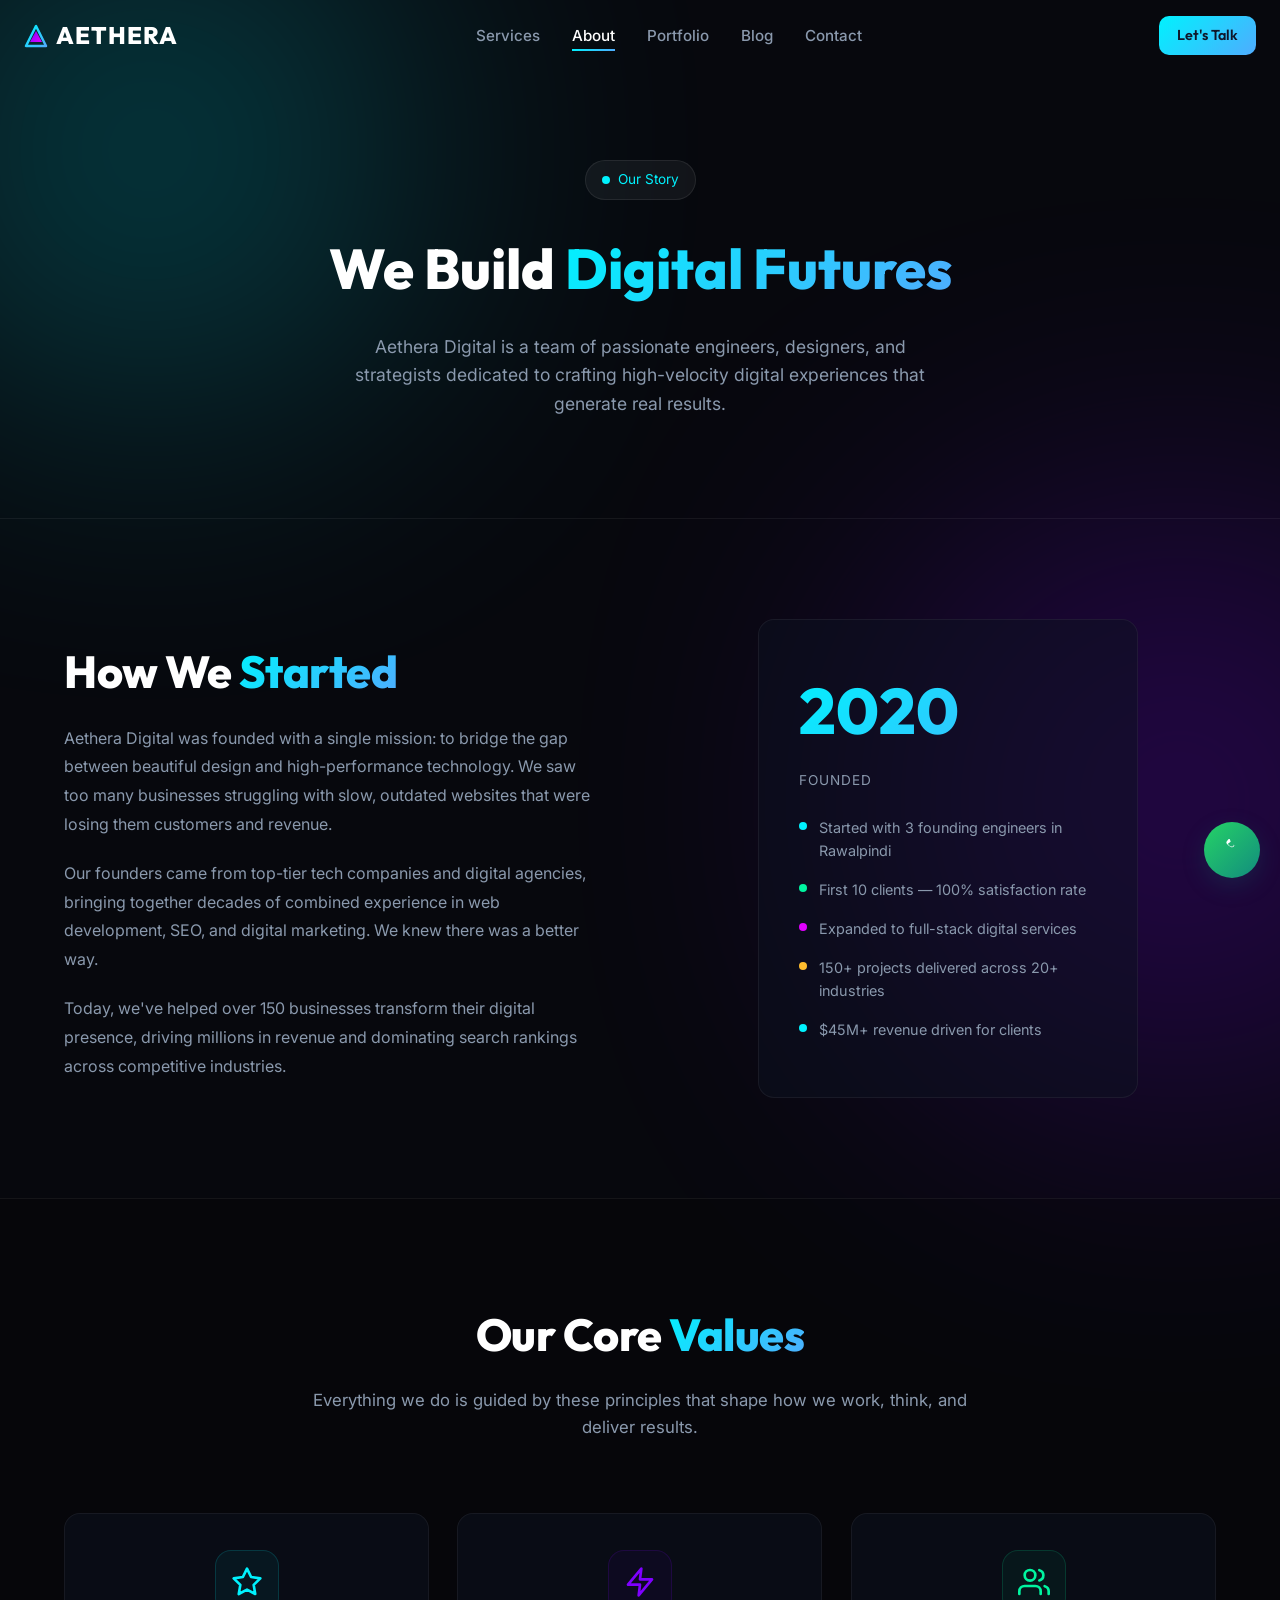
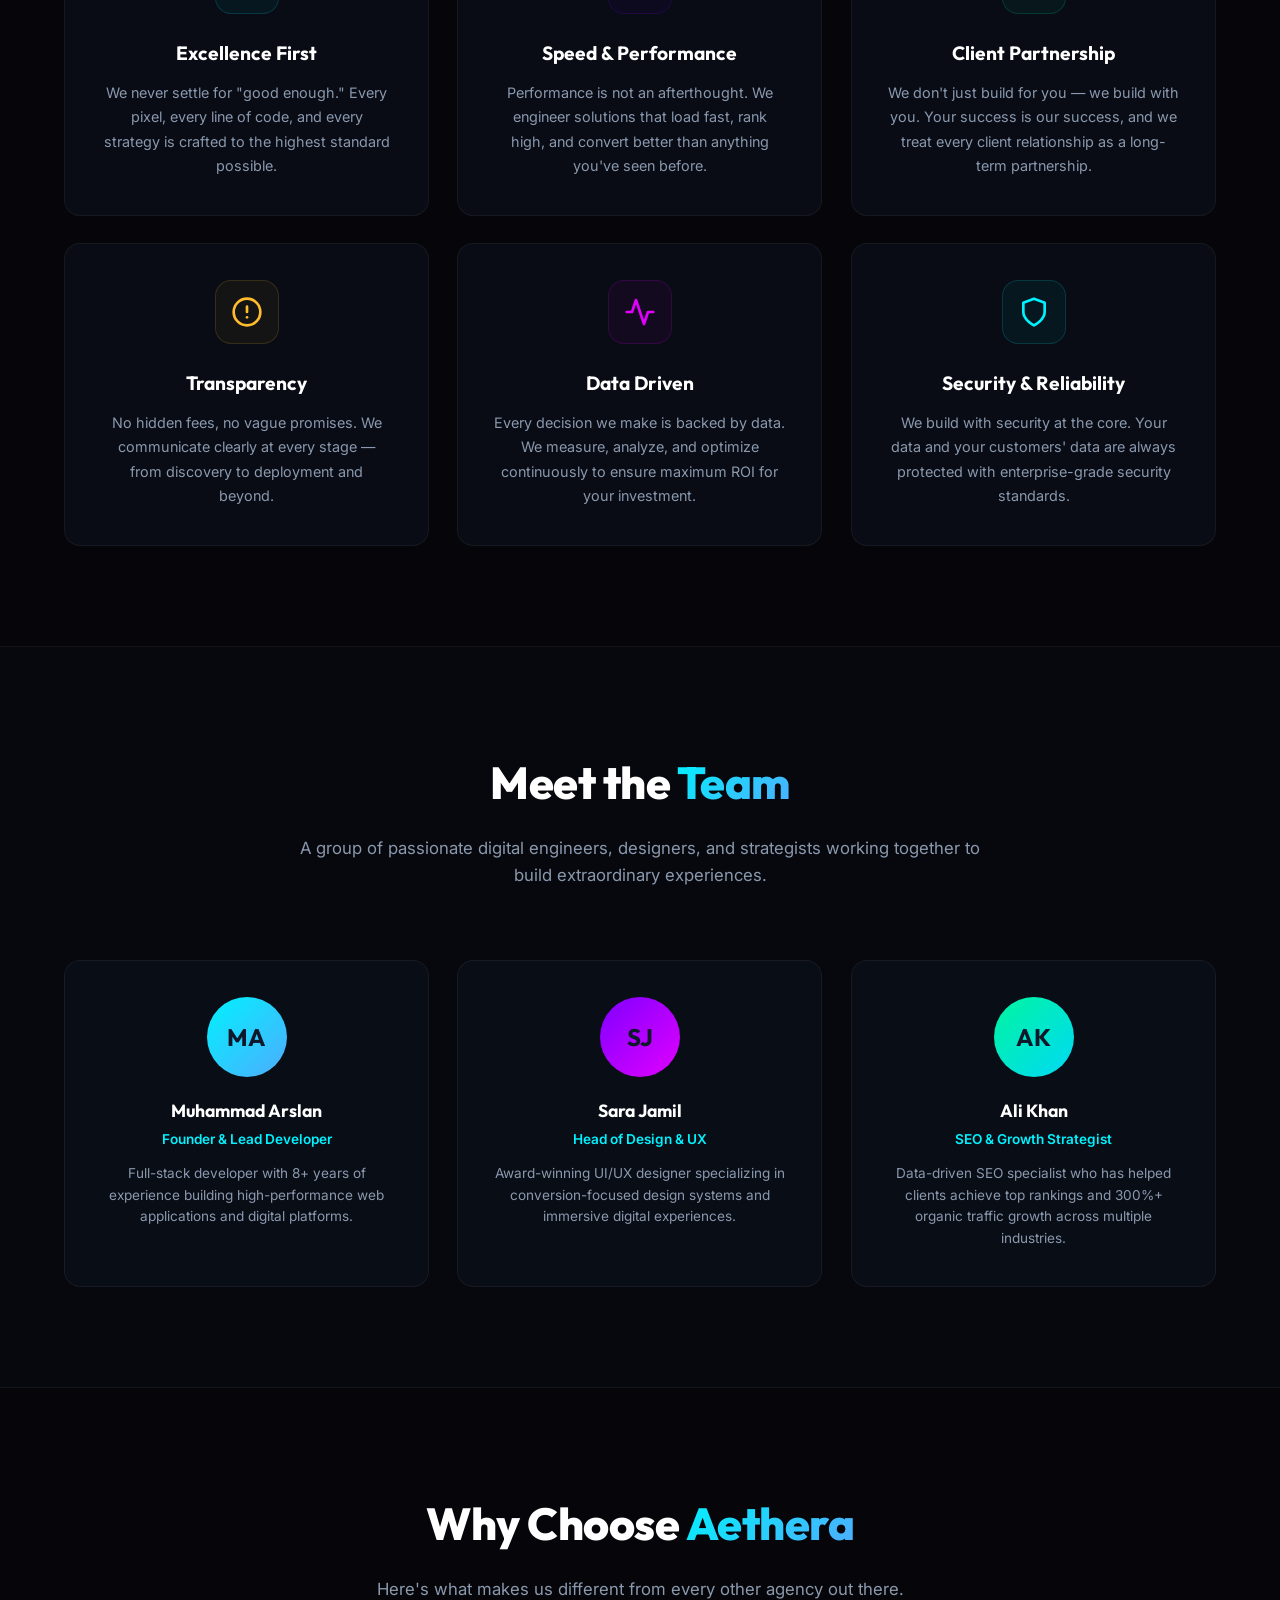
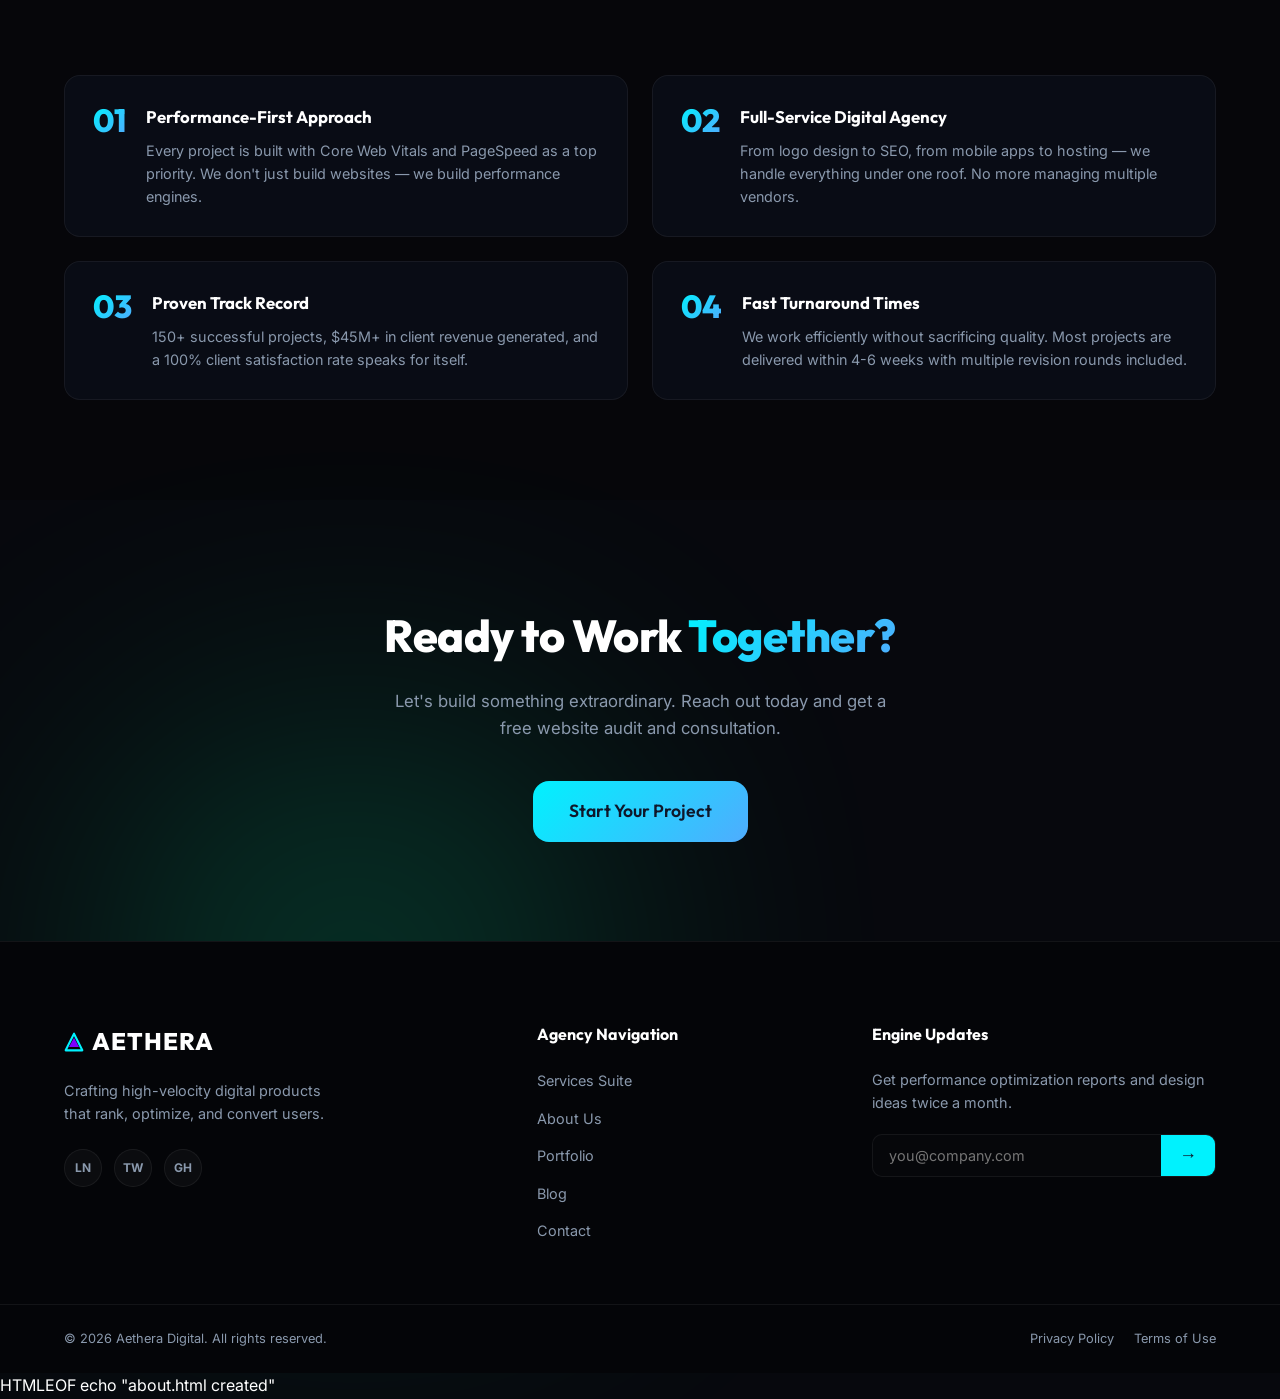
==== commit 04295bf5: "Wire contact form to email via FormSubmit, add WhatsApp floating button site-wide, and update styles" ====
--- a/about.html
+++ b/about.html
@@ -10,246 +10,7 @@
     <link rel="preconnect" href="https://fonts.gstatic.com" crossorigin>
     <link href="https://fonts.googleapis.com/css2?family=Inter:wght@300;400;500;600;700&family=Outfit:wght@400;500;600;700;800&display=swap" rel="stylesheet">
     <link rel="stylesheet" href="style.css">
-    <style>
-        .page-hero {
-            padding: 160px 0 100px;
-            text-align: center;
-            position: relative;
-        }
-        .page-hero-badge {
-            display: inline-flex;
-            align-items: center;
-            gap: 8px;
-            background: rgba(255,255,255,0.05);
-            border: 1px solid rgba(255,255,255,0.08);
-            padding: 8px 16px;
-            border-radius: 50px;
-            font-size: 0.85rem;
-            color: var(--color-primary);
-            margin-bottom: 24px;
-        }
-        .page-hero-title {
-            font-family: var(--font-heading);
-            font-size: 3.5rem;
-            font-weight: 800;
-            margin-bottom: 20px;
-        }
-        .page-hero-sub {
-            font-size: 1.1rem;
-            color: var(--text-muted);
-            max-width: 600px;
-            margin: 0 auto;
-        }
-        .about-story {
-            padding: 100px 0;
-            border-top: 1px solid var(--border-color);
-        }
-        .story-layout {
-            display: grid;
-            grid-template-columns: 1fr 1fr;
-            gap: 80px;
-            align-items: center;
-        }
-        .story-visual {
-            position: relative;
-            display: flex;
-            justify-content: center;
-        }
-        .story-card {
-            background: var(--bg-card);
-            border: 1px solid var(--border-color);
-            border-radius: var(--border-radius-lg);
-            padding: 40px;
-            backdrop-filter: blur(16px);
-            max-width: 380px;
-            width: 100%;
-        }
-        .story-year {
-            font-family: var(--font-heading);
-            font-size: 4rem;
-            font-weight: 800;
-            background: var(--primary-grad);
-            -webkit-background-clip: text;
-            -webkit-text-fill-color: transparent;
-            background-clip: text;
-            margin-bottom: 8px;
-        }
-        .story-year-label {
-            font-size: 0.85rem;
-            color: var(--text-muted);
-            text-transform: uppercase;
-            letter-spacing: 1px;
-            margin-bottom: 24px;
-        }
-        .story-milestone {
-            display: flex;
-            gap: 12px;
-            margin-bottom: 16px;
-            align-items: flex-start;
-        }
-        .milestone-dot {
-            width: 8px;
-            height: 8px;
-            border-radius: 50%;
-            background: var(--color-primary);
-            margin-top: 6px;
-            flex-shrink: 0;
-        }
-        .milestone-text {
-            font-size: 0.9rem;
-            color: var(--text-muted);
-        }
-        .values-section {
-            padding: 100px 0;
-            background: rgba(0,0,0,0.2);
-            border-top: 1px solid var(--border-color);
-            border-bottom: 1px solid var(--border-color);
-        }
-        .values-grid {
-            display: grid;
-            grid-template-columns: repeat(3, 1fr);
-            gap: 28px;
-            margin-top: 60px;
-        }
-        .value-card {
-            background: var(--bg-card);
-            border: 1px solid var(--border-color);
-            border-radius: var(--border-radius-lg);
-            padding: 36px;
-            text-align: center;
-            transition: var(--transition-smooth);
-        }
-        .value-card:hover {
-            transform: translateY(-6px);
-            border-color: rgba(0,242,254,0.3);
-        }
-        .value-icon {
-            width: 64px;
-            height: 64px;
-            border-radius: var(--border-radius-lg);
-            background: rgba(0,242,254,0.05);
-            border: 1px solid rgba(0,242,254,0.15);
-            display: flex;
-            align-items: center;
-            justify-content: center;
-            margin: 0 auto 24px;
-        }
-        .value-title {
-            font-family: var(--font-heading);
-            font-size: 1.2rem;
-            font-weight: 700;
-            margin-bottom: 12px;
-        }
-        .value-desc {
-            font-size: 0.9rem;
-            color: var(--text-muted);
-            line-height: 1.7;
-        }
-        .team-section {
-            padding: 100px 0;
-        }
-        .team-grid {
-            display: grid;
-            grid-template-columns: repeat(3, 1fr);
-            gap: 28px;
-            margin-top: 60px;
-        }
-        .team-card {
-            background: var(--bg-card);
-            border: 1px solid var(--border-color);
-            border-radius: var(--border-radius-lg);
-            padding: 36px;
-            text-align: center;
-            transition: var(--transition-smooth);
-        }
-        .team-card:hover {
-            transform: translateY(-6px);
-            border-color: rgba(127,0,255,0.3);
-        }
-        .team-avatar {
-            width: 80px;
-            height: 80px;
-            border-radius: 50%;
-            display: flex;
-            align-items: center;
-            justify-content: center;
-            font-family: var(--font-heading);
-            font-weight: 700;
-            font-size: 1.5rem;
-            color: #0f172a;
-            margin: 0 auto 20px;
-        }
-        .team-name {
-            font-family: var(--font-heading);
-            font-size: 1.1rem;
-            font-weight: 700;
-            margin-bottom: 4px;
-        }
-        .team-role {
-            font-size: 0.85rem;
-            color: var(--color-primary);
-            font-weight: 600;
-            margin-bottom: 12px;
-        }
-        .team-bio {
-            font-size: 0.85rem;
-            color: var(--text-muted);
-            line-height: 1.6;
-        }
-        .why-section {
-            padding: 100px 0;
-            background: rgba(0,0,0,0.2);
-            border-top: 1px solid var(--border-color);
-        }
-        .why-grid {
-            display: grid;
-            grid-template-columns: repeat(2, 1fr);
-            gap: 24px;
-            margin-top: 60px;
-        }
-        .why-item {
-            display: flex;
-            gap: 20px;
-            align-items: flex-start;
-            background: var(--bg-card);
-            border: 1px solid var(--border-color);
-            border-radius: var(--border-radius-lg);
-            padding: 28px;
-            transition: var(--transition-smooth);
-        }
-        .why-item:hover {
-            border-color: rgba(0,245,160,0.3);
-        }
-        .why-num {
-            font-family: var(--font-heading);
-            font-size: 2rem;
-            font-weight: 800;
-            background: var(--primary-grad);
-            -webkit-background-clip: text;
-            -webkit-text-fill-color: transparent;
-            background-clip: text;
-            flex-shrink: 0;
-            line-height: 1;
-        }
-        .why-content h4 {
-            font-family: var(--font-heading);
-            font-size: 1.05rem;
-            font-weight: 700;
-            margin-bottom: 8px;
-        }
-        .why-content p {
-            font-size: 0.9rem;
-            color: var(--text-muted);
-            line-height: 1.6;
-        }
-        @media (max-width: 768px) {
-            .page-hero-title { font-size: 2.5rem; }
-            .story-layout { grid-template-columns: 1fr; gap: 40px; }
-            .values-grid { grid-template-columns: 1fr; }
-            .team-grid { grid-template-columns: 1fr; }
-            .why-grid { grid-template-columns: 1fr; }
-        }
-    </style>
+    
 </head>
 <body>
     <div class="ambient-glow glow-1"></div>
@@ -258,7 +19,7 @@
 
     <header id="main-header" class="site-header">
         <div class="header-container">
-            <a href="index.html" class="logo">
+            <a href="home.html" class="logo">
                 <span class="logo-icon">
                     <svg width="24" height="24" viewBox="0 0 24 24" fill="none" xmlns="http://www.w3.org/2000/svg">
                         <path d="M12 2L2 22h20L12 2z" stroke="url(#logo-grad)" stroke-width="2.5" stroke-linejoin="round"/>
@@ -277,9 +38,9 @@
             </a>
             <nav class="nav-menu" id="nav-menu">
                 <ul>
-                    <li><a href="services.html" class="nav-link">Services</a></li>
+                 <li><a href="services.html" class="nav-link">Services</a></li>
                     <li><a href="about.html" class="nav-link active">About</a></li>
-                    <li><a href="portfolio.html" class="nav-link">Portfolio</a></li>
+                    <li><a href="portfolio.html" class="nav-link ">Portfolio</a></li>
                     <li><a href="blog.html" class="nav-link">Blog</a></li>
                     <li><a href="contact.html" class="nav-link">Contact</a></li>
                 </ul>
@@ -520,7 +281,7 @@
     <footer class="site-footer">
         <div class="container footer-container">
             <div class="footer-brand">
-                <a href="index.html" class="logo footer-logo">
+                <a href="home.html" class="logo footer-logo">
                     <span class="logo-icon">
                         <svg width="20" height="20" viewBox="0 0 24 24" fill="none" xmlns="http://www.w3.org/2000/svg">
                             <path d="M12 2L2 22h20L12 2z" stroke="#00f2fe" stroke-width="2.5" stroke-linejoin="round"/>
@@ -565,8 +326,12 @@
             </div>
         </div>
     </footer>
+    <a href="https://wa.me/923195885023?text=Hello%20Aethera%20Digital%2C%20I%20found%20your%20site%20and%20would%20like%20to%20discuss%20a%20project" class="whatsapp-float" target="_blank" rel="noopener">
+        <svg viewBox="0 0 24 24" fill="none" xmlns="http://www.w3.org/2000/svg" aria-hidden="true"><path d="M20.5 3.5c-2.5-2.5-6.6-2.8-9.6-.7-3 2.1-4.4 6-3.4 9.5L3 21l8.7-4.2c3.5 1 7.4-.4 9.5-3.4 2.1-3 .2-7.1-2.7-9.9z" stroke="rgba(255,255,255,0.9)" stroke-width="0" fill="rgba(0,0,0,0)"/><path d="M16.6 7.9c-.4-.2-1.9-.9-2.2-1-.3-.1-.5-.2-.7.2-.2.4-.8 1-1 1.2-.2.2-.4.2-.9 0-.5-.2-2-0-3.8-2.3-.6-.8-.3-1.2.2-1.5.6-.3 1.3-.8 1.6-1 .3-.2.4-.4.6-.6.2-.2.1-.5 0-.7-.1-.2-.7-1.7-1-2.3-.3-.6-.7-.5-1-0-.3.5-1 1.3-1.4 1.7-.4.4-.9.9-1.1 1.7-.2.8.2 1.5.5 2 .3.5 1 1.1 1.8 1.8.8.7 1.7 1.3 2.5 1.6.8.3 1.3.4 1.8.3.5-.1 1.5-.6 1.7-1 .2-.4.2-.8 0-1.1-.2-.3-1.1-1-1.5-1.2z" fill="#fff"/></svg>
+    </a>
     <script src="app.js"></script>
 </body>
 </html>
+
 HTMLEOF
 echo "about.html created"
--- a/style.css
+++ b/style.css
@@ -399,6 +399,27 @@
     align-items: center;
     overflow: hidden;
 }
+
+/* Floating WhatsApp Button */
+.whatsapp-float {
+    position: fixed;
+    right: 20px;
+    bottom: 22px;
+    width: 56px;
+    height: 56px;
+    background: linear-gradient(135deg,#25D366,#128C7E);
+    border-radius: 50%;
+    box-shadow: 0 8px 24px rgba(18,140,126,0.18);
+    display: inline-flex;
+    align-items: center;
+    justify-content: center;
+    z-index: 2000;
+    text-decoration: none;
+    color: white;
+}
+.whatsapp-float svg { width: 22px; height: 22px; }
+.whatsapp-float:hover { transform: translateY(-4px); }
+
 
 .particle-canvas {
     position: absolute;
@@ -2104,3 +2125,283 @@
         grid-column: span 1;
     }
 }
+
+
+
+
+
+/* portfoli.html */
+
+        .page-hero { padding: 160px 0 80px; text-align: center; }
+        .page-hero-badge { display: inline-flex; align-items: center; gap: 8px; background: rgba(255,255,255,0.05); border: 1px solid rgba(255,255,255,0.08); padding: 8px 16px; border-radius: 50px; font-size: 0.85rem; color: var(--color-primary); margin-bottom: 24px; }
+        .page-hero-title { font-family: var(--font-heading); font-size: 3.5rem; font-weight: 800; margin-bottom: 20px; }
+        .page-hero-sub { font-size: 1.1rem; color: var(--text-muted); max-width: 600px; margin: 0 auto; }
+        .filter-bar { display: flex; justify-content: center; gap: 12px; flex-wrap: wrap; margin: 60px 0 48px; }
+        .filter-btn { padding: 10px 24px; border-radius: 50px; border: 1px solid var(--border-color); background: rgba(255,255,255,0.02); color: var(--text-muted); font-family: var(--font-heading); font-weight: 600; font-size: 0.9rem; cursor: pointer; transition: var(--transition-smooth); }
+        .filter-btn:hover, .filter-btn.active { background: rgba(0,242,254,0.08); border-color: rgba(0,242,254,0.4); color: var(--color-primary); }
+        .portfolio-full-grid { display: grid; grid-template-columns: repeat(3, 1fr); gap: 28px; }
+        .port-card { background: var(--bg-card); border: 1px solid var(--border-color); border-radius: var(--border-radius-lg); overflow: hidden; transition: var(--transition-smooth); }
+        .port-card:hover { transform: translateY(-8px); border-color: rgba(255,255,255,0.12); box-shadow: 0 20px 40px rgba(0,0,0,0.5); }
+        .port-img { height: 220px; position: relative; overflow: hidden; }
+        .port-img-bg { width: 100%; height: 100%; display: flex; align-items: center; justify-content: center; transition: transform 0.5s ease; }
+        .port-card:hover .port-img-bg { transform: scale(1.05); }
+        .port-body { padding: 28px; }
+        .port-tag { font-size: 0.7rem; font-weight: 700; text-transform: uppercase; letter-spacing: 0.5px; color: var(--color-primary); margin-bottom: 10px; display: inline-block; }
+        .port-title { font-family: var(--font-heading); font-size: 1.2rem; font-weight: 700; margin-bottom: 10px; }
+        .port-desc { font-size: 0.88rem; color: var(--text-muted); line-height: 1.6; margin-bottom: 20px; }
+        .port-metrics { display: flex; gap: 16px; margin-bottom: 20px; }
+        .metric { text-align: center; }
+        .metric-val { font-family: var(--font-heading); font-size: 1.3rem; font-weight: 800; color: var(--color-primary); }
+        .metric-label { font-size: 0.7rem; color: var(--text-muted); }
+        .port-footer { display: flex; justify-content: space-between; align-items: center; border-top: 1px solid var(--border-color); padding-top: 16px; }
+        .port-tech { display: flex; gap: 6px; flex-wrap: wrap; }
+        .tech-tag { font-size: 0.7rem; padding: 3px 10px; border-radius: 50px; background: rgba(255,255,255,0.04); border: 1px solid var(--border-color); color: var(--text-muted); }
+        .stats-bar { background: rgba(0,0,0,0.2); border-top: 1px solid var(--border-color); border-bottom: 1px solid var(--border-color); padding: 60px 0; margin: 80px 0; }
+        .stats-bar-grid { display: grid; grid-template-columns: repeat(4, 1fr); gap: 24px; text-align: center; }
+        .bar-stat-num { font-family: var(--font-heading); font-size: 2.8rem; font-weight: 800; }
+        .bar-stat-label { font-size: 0.85rem; color: var(--text-muted); margin-top: 8px; }
+        @media (max-width: 1024px) { .portfolio-full-grid { grid-template-columns: repeat(2, 1fr); } }
+        @media (max-width: 768px) { .page-hero-title { font-size: 2.5rem; } .portfolio-full-grid { grid-template-columns: 1fr; } .stats-bar-grid { grid-template-columns: repeat(2, 1fr); } }
+
+
+
+/* about.html */
+
+        .page-hero {
+            padding: 160px 0 100px;
+            text-align: center;
+            position: relative;
+        }
+        .page-hero-badge {
+            display: inline-flex;
+            align-items: center;
+            gap: 8px;
+            background: rgba(255,255,255,0.05);
+            border: 1px solid rgba(255,255,255,0.08);
+            padding: 8px 16px;
+            border-radius: 50px;
+            font-size: 0.85rem;
+            color: var(--color-primary);
+            margin-bottom: 24px;
+        }
+        .page-hero-title {
+            font-family: var(--font-heading);
+            font-size: 3.5rem;
+            font-weight: 800;
+            margin-bottom: 20px;
+        }
+        .page-hero-sub {
+            font-size: 1.1rem;
+            color: var(--text-muted);
+            max-width: 600px;
+            margin: 0 auto;
+        }
+        .about-story {
+            padding: 100px 0;
+            border-top: 1px solid var(--border-color);
+        }
+        .story-layout {
+            display: grid;
+            grid-template-columns: 1fr 1fr;
+            gap: 80px;
+            align-items: center;
+        }
+        .story-visual {
+            position: relative;
+            display: flex;
+            justify-content: center;
+        }
+        .story-card {
+            background: var(--bg-card);
+            border: 1px solid var(--border-color);
+            border-radius: var(--border-radius-lg);
+            padding: 40px;
+            backdrop-filter: blur(16px);
+            max-width: 380px;
+            width: 100%;
+        }
+        .story-year {
+            font-family: var(--font-heading);
+            font-size: 4rem;
+            font-weight: 800;
+            background: var(--primary-grad);
+            -webkit-background-clip: text;
+            -webkit-text-fill-color: transparent;
+            background-clip: text;
+            margin-bottom: 8px;
+        }
+        .story-year-label {
+            font-size: 0.85rem;
+            color: var(--text-muted);
+            text-transform: uppercase;
+            letter-spacing: 1px;
+            margin-bottom: 24px;
+        }
+        .story-milestone {
+            display: flex;
+            gap: 12px;
+            margin-bottom: 16px;
+            align-items: flex-start;
+        }
+        .milestone-dot {
+            width: 8px;
+            height: 8px;
+            border-radius: 50%;
+            background: var(--color-primary);
+            margin-top: 6px;
+            flex-shrink: 0;
+        }
+        .milestone-text {
+            font-size: 0.9rem;
+            color: var(--text-muted);
+        }
+        .values-section {
+            padding: 100px 0;
+            background: rgba(0,0,0,0.2);
+            border-top: 1px solid var(--border-color);
+            border-bottom: 1px solid var(--border-color);
+        }
+        .values-grid {
+            display: grid;
+            grid-template-columns: repeat(3, 1fr);
+            gap: 28px;
+            margin-top: 60px;
+        }
+        .value-card {
+            background: var(--bg-card);
+            border: 1px solid var(--border-color);
+            border-radius: var(--border-radius-lg);
+            padding: 36px;
+            text-align: center;
+            transition: var(--transition-smooth);
+        }
+        .value-card:hover {
+            transform: translateY(-6px);
+            border-color: rgba(0,242,254,0.3);
+        }
+        .value-icon {
+            width: 64px;
+            height: 64px;
+            border-radius: var(--border-radius-lg);
+            background: rgba(0,242,254,0.05);
+            border: 1px solid rgba(0,242,254,0.15);
+            display: flex;
+            align-items: center;
+            justify-content: center;
+            margin: 0 auto 24px;
+        }
+        .value-title {
+            font-family: var(--font-heading);
+            font-size: 1.2rem;
+            font-weight: 700;
+            margin-bottom: 12px;
+        }
+        .value-desc {
+            font-size: 0.9rem;
+            color: var(--text-muted);
+            line-height: 1.7;
+        }
+        .team-section {
+            padding: 100px 0;
+        }
+        .team-grid {
+            display: grid;
+            grid-template-columns: repeat(3, 1fr);
+            gap: 28px;
+            margin-top: 60px;
+        }
+        .team-card {
+            background: var(--bg-card);
+            border: 1px solid var(--border-color);
+            border-radius: var(--border-radius-lg);
+            padding: 36px;
+            text-align: center;
+            transition: var(--transition-smooth);
+        }
+        .team-card:hover {
+            transform: translateY(-6px);
+            border-color: rgba(127,0,255,0.3);
+        }
+        .team-avatar {
+            width: 80px;
+            height: 80px;
+            border-radius: 50%;
+            display: flex;
+            align-items: center;
+            justify-content: center;
+            font-family: var(--font-heading);
+            font-weight: 700;
+            font-size: 1.5rem;
+            color: #0f172a;
+            margin: 0 auto 20px;
+        }
+        .team-name {
+            font-family: var(--font-heading);
+            font-size: 1.1rem;
+            font-weight: 700;
+            margin-bottom: 4px;
+        }
+        .team-role {
+            font-size: 0.85rem;
+            color: var(--color-primary);
+            font-weight: 600;
+            margin-bottom: 12px;
+        }
+        .team-bio {
+            font-size: 0.85rem;
+            color: var(--text-muted);
+            line-height: 1.6;
+        }
+        .why-section {
+            padding: 100px 0;
+            background: rgba(0,0,0,0.2);
+            border-top: 1px solid var(--border-color);
+        }
+        .why-grid {
+            display: grid;
+            grid-template-columns: repeat(2, 1fr);
+            gap: 24px;
+            margin-top: 60px;
+        }
+        .why-item {
+            display: flex;
+            gap: 20px;
+            align-items: flex-start;
+            background: var(--bg-card);
+            border: 1px solid var(--border-color);
+            border-radius: var(--border-radius-lg);
+            padding: 28px;
+            transition: var(--transition-smooth);
+        }
+        .why-item:hover {
+            border-color: rgba(0,245,160,0.3);
+        }
+        .why-num {
+            font-family: var(--font-heading);
+            font-size: 2rem;
+            font-weight: 800;
+            background: var(--primary-grad);
+            -webkit-background-clip: text;
+            -webkit-text-fill-color: transparent;
+            background-clip: text;
+            flex-shrink: 0;
+            line-height: 1;
+        }
+        .why-content h4 {
+            font-family: var(--font-heading);
+            font-size: 1.05rem;
+            font-weight: 700;
+            margin-bottom: 8px;
+        }
+        .why-content p {
+            font-size: 0.9rem;
+            color: var(--text-muted);
+            line-height: 1.6;
+        }
+        @media (max-width: 768px) {
+            .page-hero-title { font-size: 2.5rem; }
+            .story-layout { grid-template-columns: 1fr; gap: 40px; }
+            .values-grid { grid-template-columns: 1fr; }
+            .team-grid { grid-template-columns: 1fr; }
+            .why-grid { grid-template-columns: 1fr; }
+        }
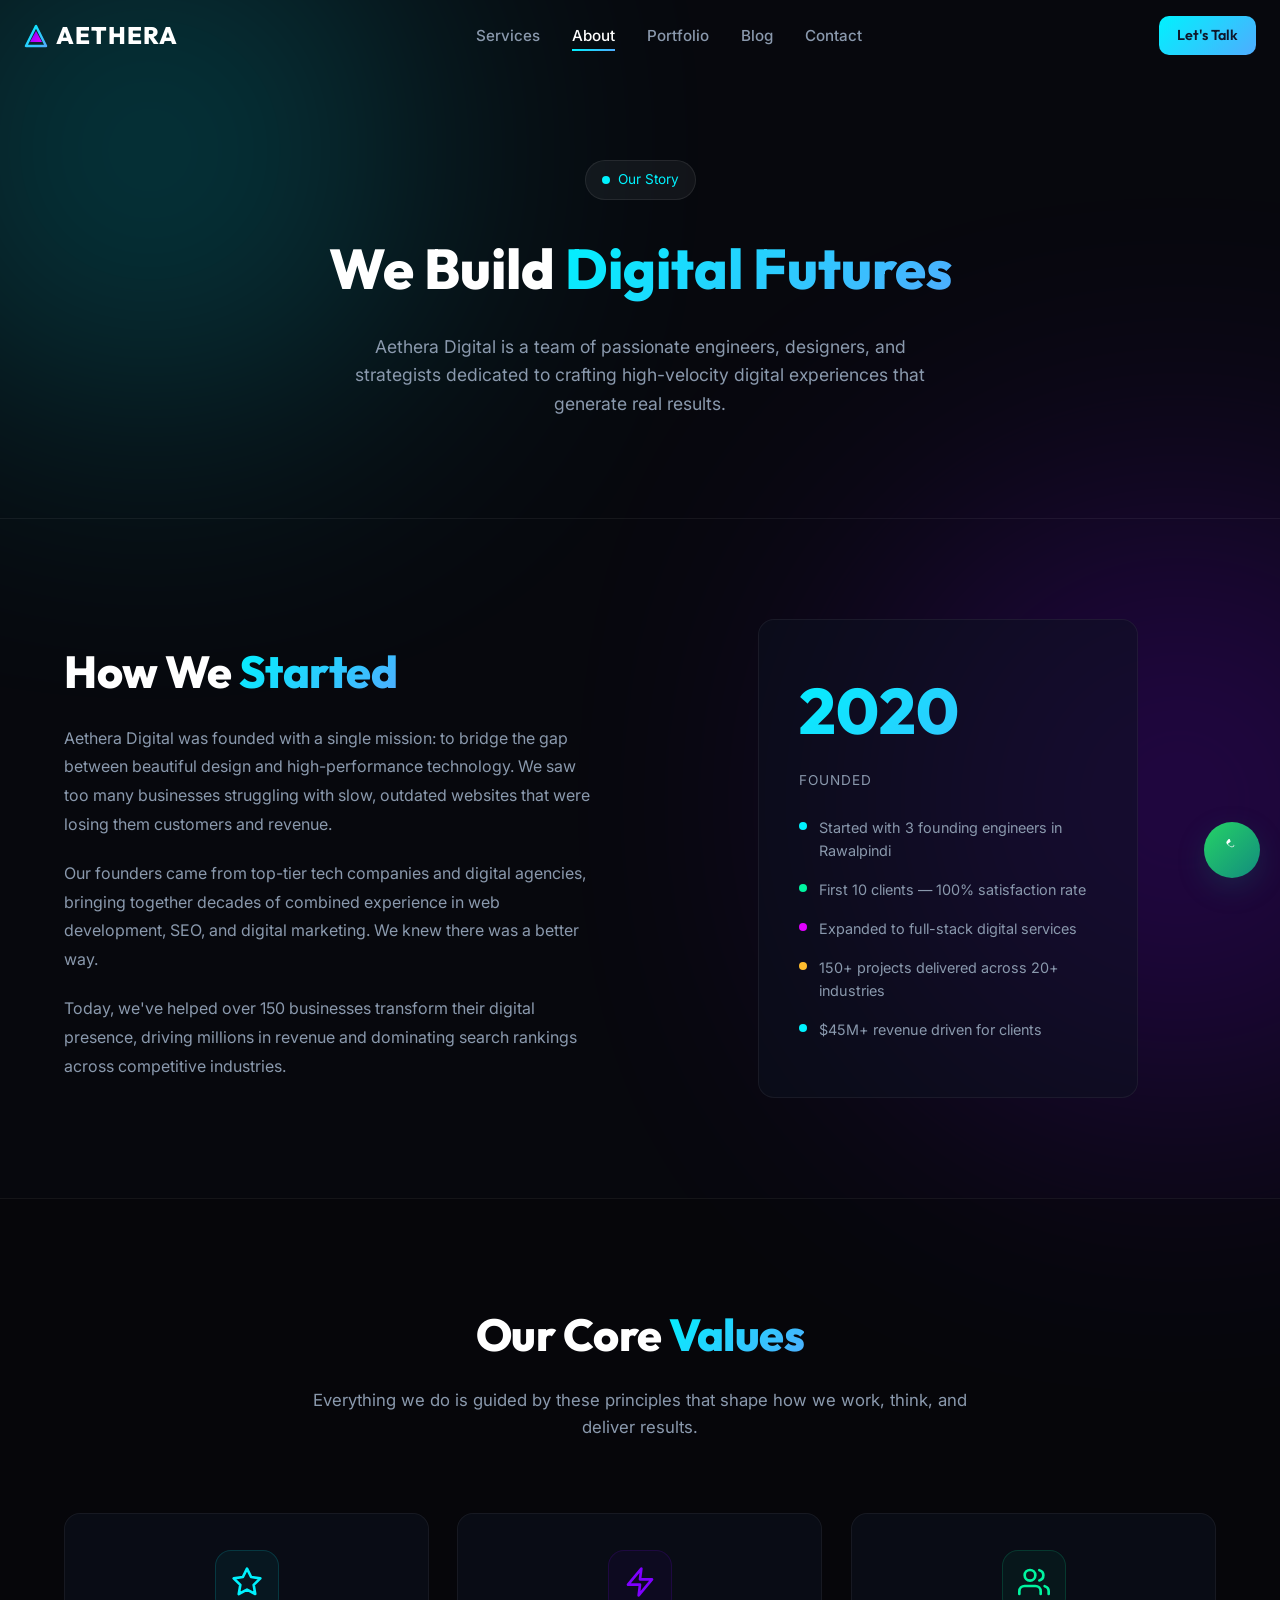
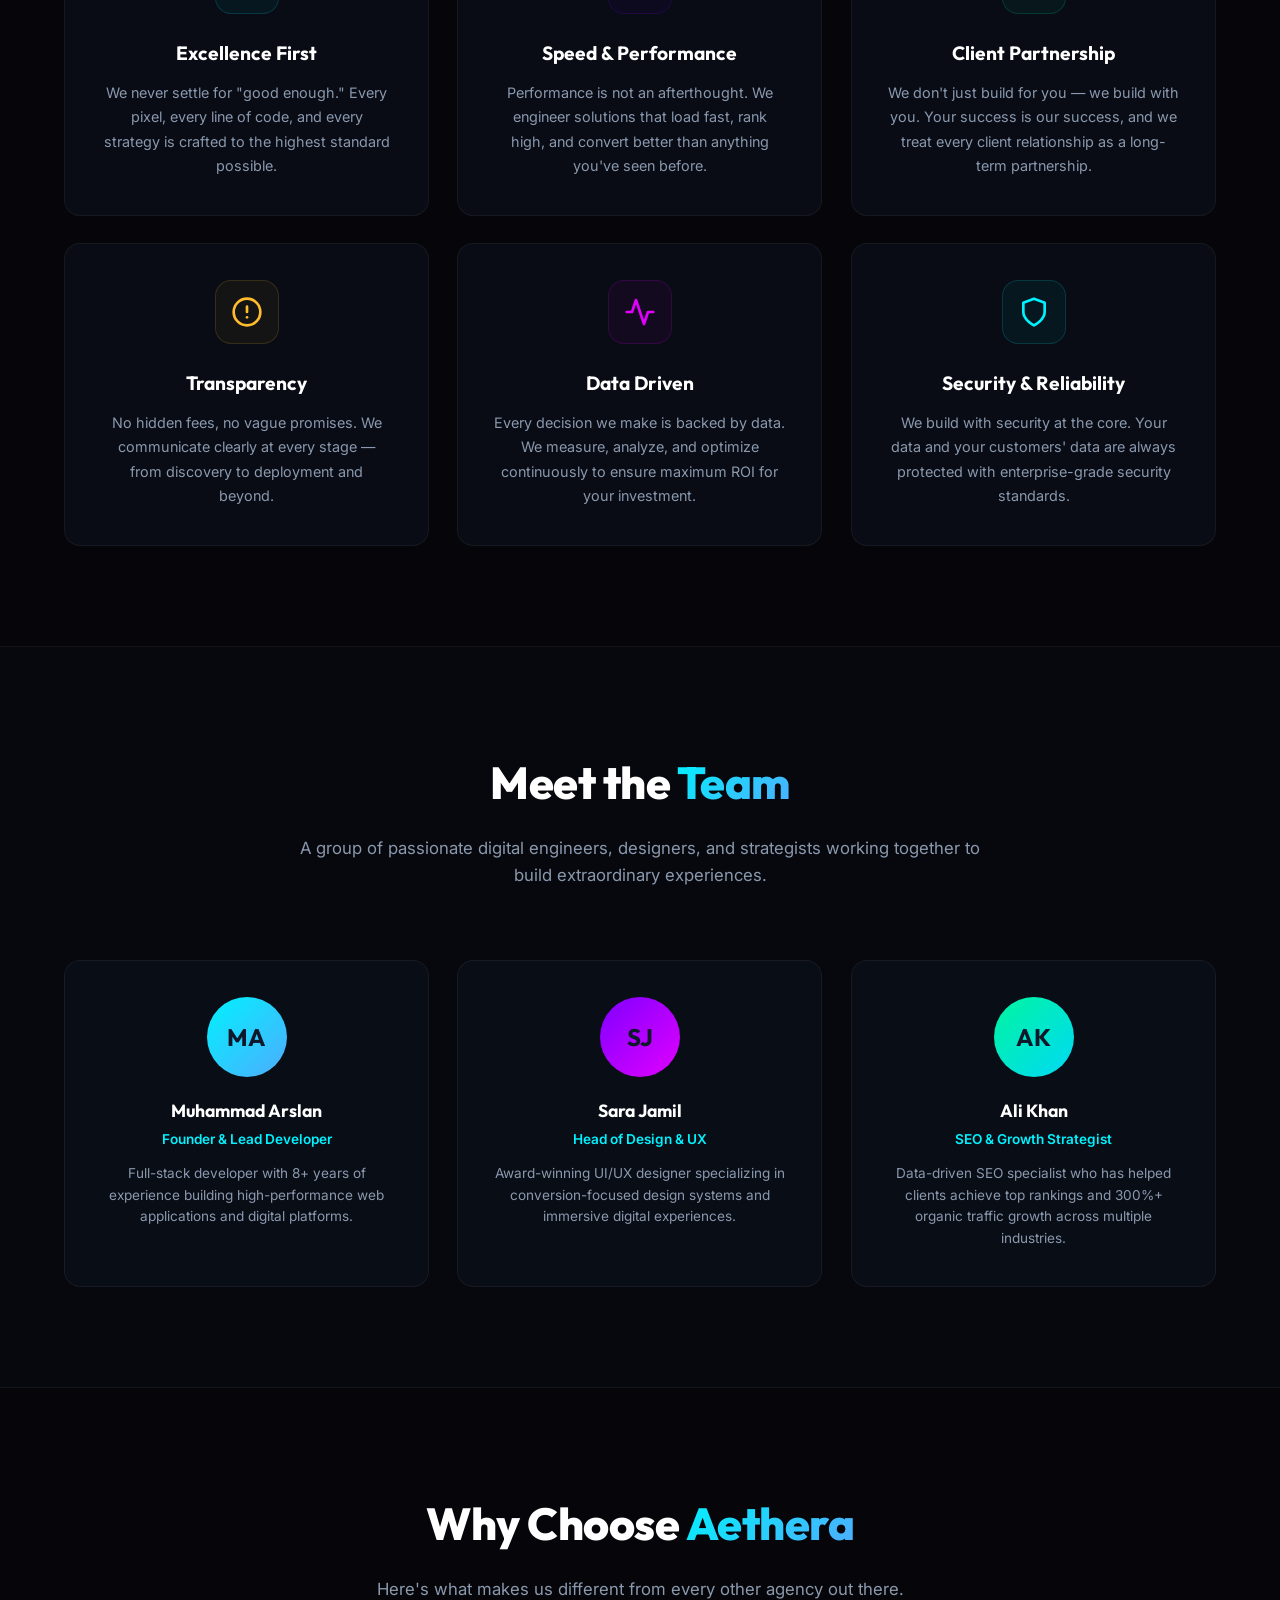
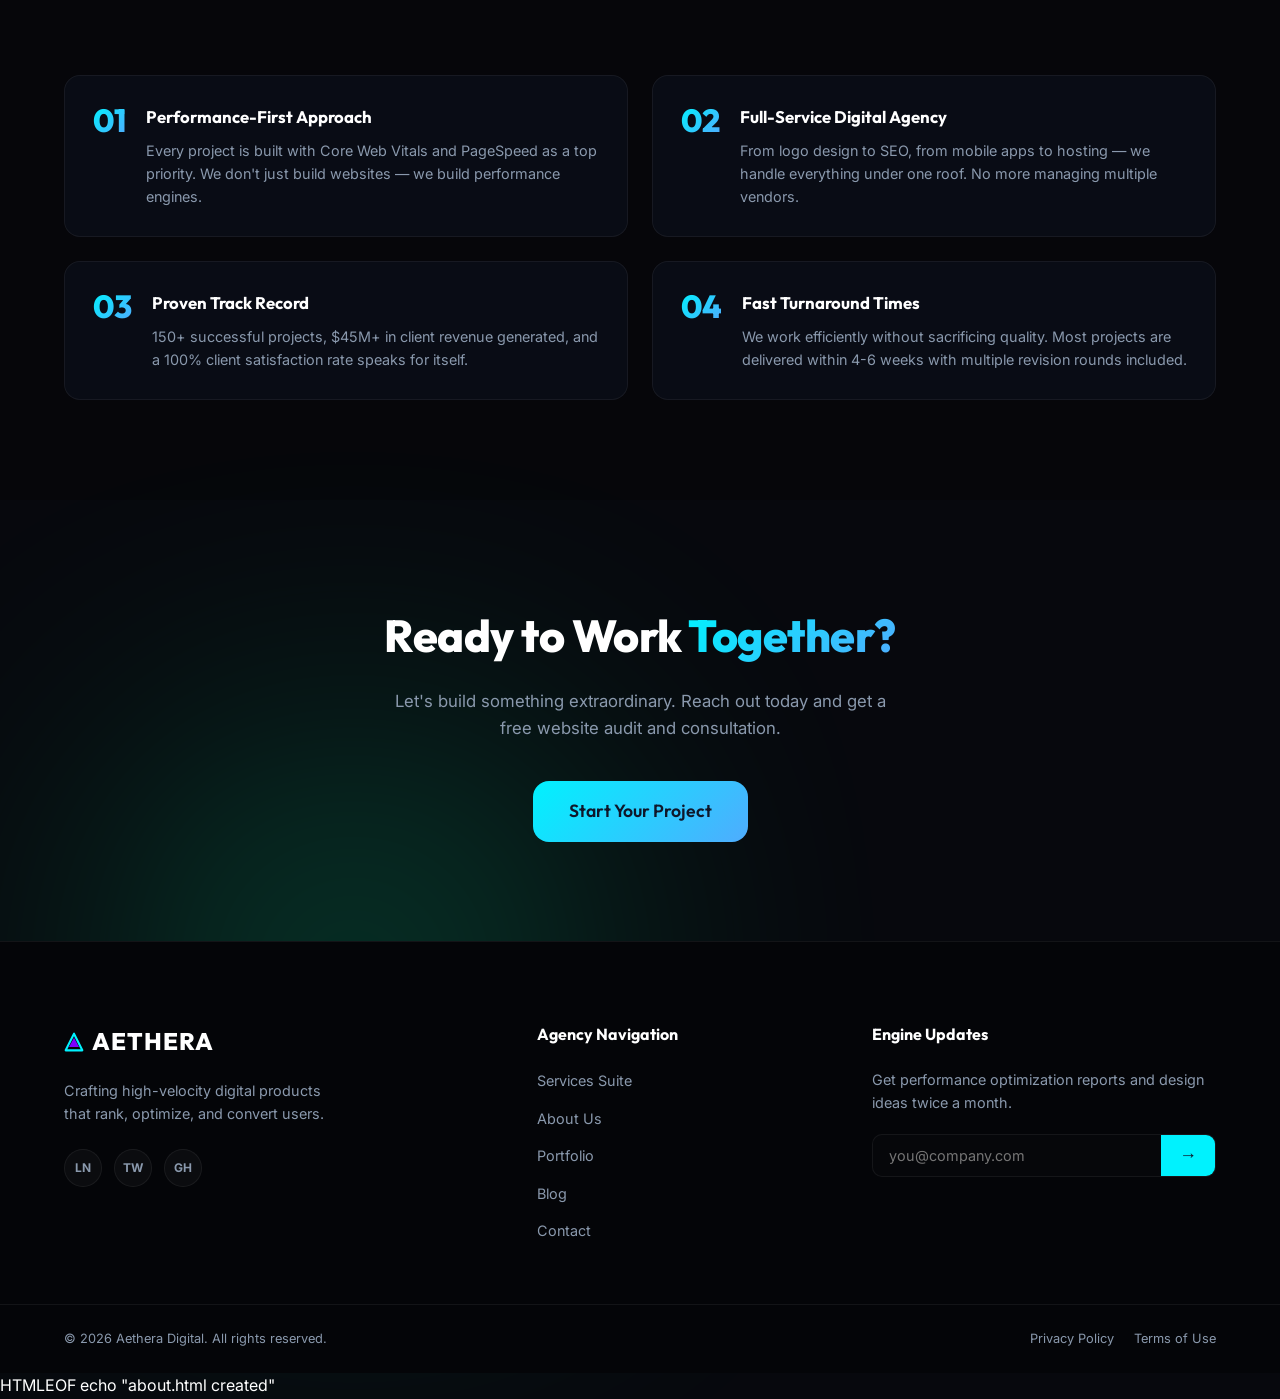
==== commit 29b984a3: "Complete premium website design integration" ====
--- a/about.html
+++ b/about.html
@@ -6,6 +6,11 @@
     <meta name="viewport" content="width=device-width, initial-scale=1.0">
     <title>About Us | Aethera Digital</title>
     <meta name="description" content="Learn about Aethera Digital - a high-performance web development, SEO & marketing agency crafting stunning digital experiences.">
+    <link rel="canonical" href="https://aethera-solutions.vercel.app/about.html">
+    <meta property="og:title" content="About Us | Aethera Digital">
+    <meta property="og:description" content="Learn about Aethera Digital - a high-performance web development, SEO & marketing agency crafting stunning digital experiences.">
+    <meta property="og:type" content="website">
+    <meta property="og:url" content="https://aethera-solutions.vercel.app/about.html">
     <link rel="preconnect" href="https://fonts.googleapis.com">
     <link rel="preconnect" href="https://fonts.gstatic.com" crossorigin>
     <link href="https://fonts.googleapis.com/css2?family=Inter:wght@300;400;500;600;700&family=Outfit:wght@400;500;600;700;800&display=swap" rel="stylesheet">
@@ -19,7 +24,7 @@
 
     <header id="main-header" class="site-header">
         <div class="header-container">
-            <a href="home.html" class="logo">
+            <a href="index.html" class="logo">
                 <span class="logo-icon">
                     <svg width="24" height="24" viewBox="0 0 24 24" fill="none" xmlns="http://www.w3.org/2000/svg">
                         <path d="M12 2L2 22h20L12 2z" stroke="url(#logo-grad)" stroke-width="2.5" stroke-linejoin="round"/>
@@ -281,7 +286,7 @@
     <footer class="site-footer">
         <div class="container footer-container">
             <div class="footer-brand">
-                <a href="home.html" class="logo footer-logo">
+                <a href="index.html" class="logo footer-logo">
                     <span class="logo-icon">
                         <svg width="20" height="20" viewBox="0 0 24 24" fill="none" xmlns="http://www.w3.org/2000/svg">
                             <path d="M12 2L2 22h20L12 2z" stroke="#00f2fe" stroke-width="2.5" stroke-linejoin="round"/>
--- a/style.css
+++ b/style.css
@@ -404,21 +404,38 @@
 .whatsapp-float {
     position: fixed;
     right: 20px;
-    bottom: 22px;
+    bottom: calc(22px + env(safe-area-inset-bottom, 0px));
     width: 56px;
     height: 56px;
-    background: linear-gradient(135deg,#25D366,#128C7E);
+    background: linear-gradient(135deg,#25D366 0%,#128C7E 100%);
     border-radius: 50%;
-    box-shadow: 0 8px 24px rgba(18,140,126,0.18);
+    box-shadow: 0 10px 30px rgba(18,140,126,0.2);
     display: inline-flex;
     align-items: center;
     justify-content: center;
     z-index: 2000;
     text-decoration: none;
     color: white;
-}
-.whatsapp-float svg { width: 22px; height: 22px; }
-.whatsapp-float:hover { transform: translateY(-4px); }
+    -webkit-tap-highlight-color: transparent;
+    touch-action: manipulation;
+}
+.whatsapp-float svg { width: 22px; height: 22px; display: block; }
+.whatsapp-float:hover { transform: translateY(-3px); }
+
+/* Responsive tweaks for WhatsApp button */
+@media (max-width: 480px) {
+    .whatsapp-float {
+        width: 48px;
+        height: 48px;
+        right: calc(14px + env(safe-area-inset-right, 0px));
+        bottom: calc(14px + env(safe-area-inset-bottom, 0px));
+    }
+    .whatsapp-float svg { width: 20px; height: 20px; }
+}
+
+@media (max-width: 360px) {
+    .whatsapp-float { width: 44px; height: 44px; right: 12px; bottom: 12px; }
+}
 
 
 .particle-canvas {
@@ -2046,6 +2063,11 @@
     .hero-visual {
         margin-top: 40px;
     }
+
+    /* tighten header on mobile */
+    .header-container { padding: 12px 16px; }
+    .logo { font-size: 1.25rem; }
+    .mobile-link { font-size: 1.4rem; }
     
     .stats-grid {
         grid-template-columns: 1fr 1fr;
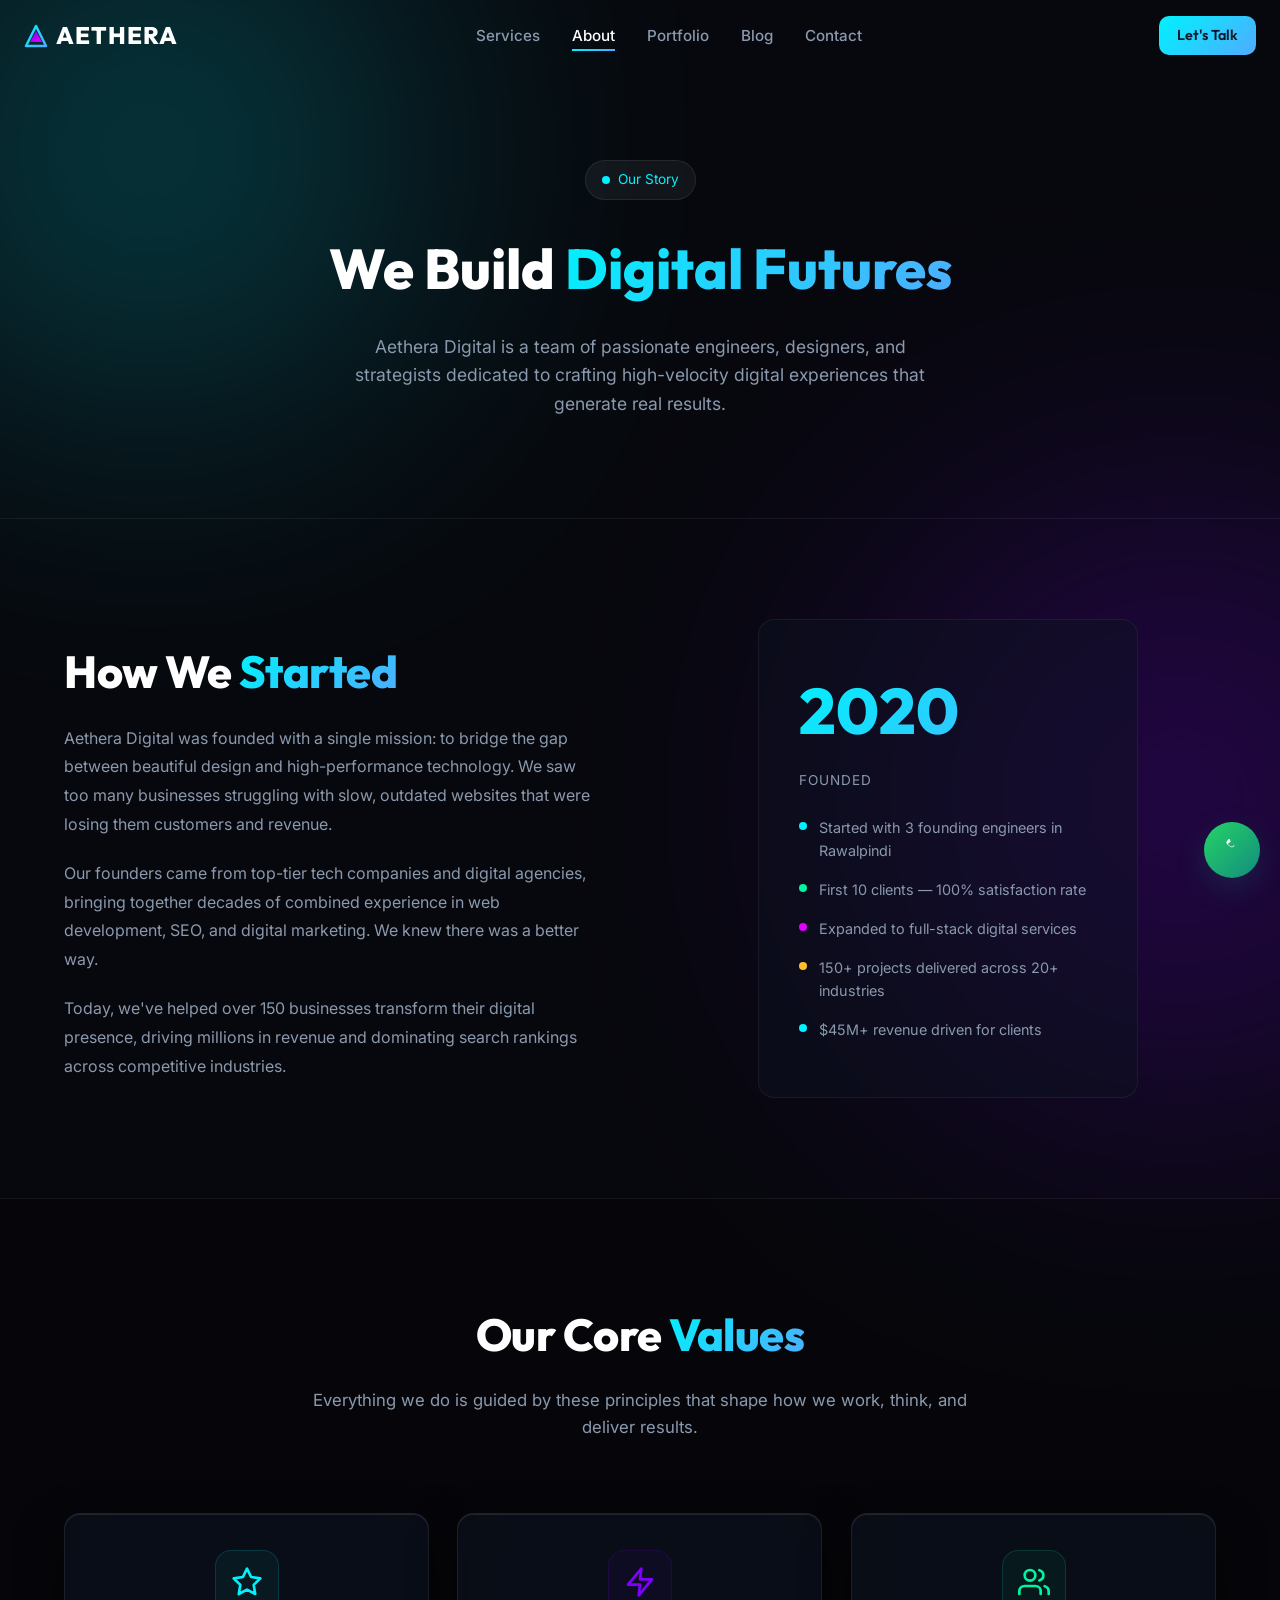
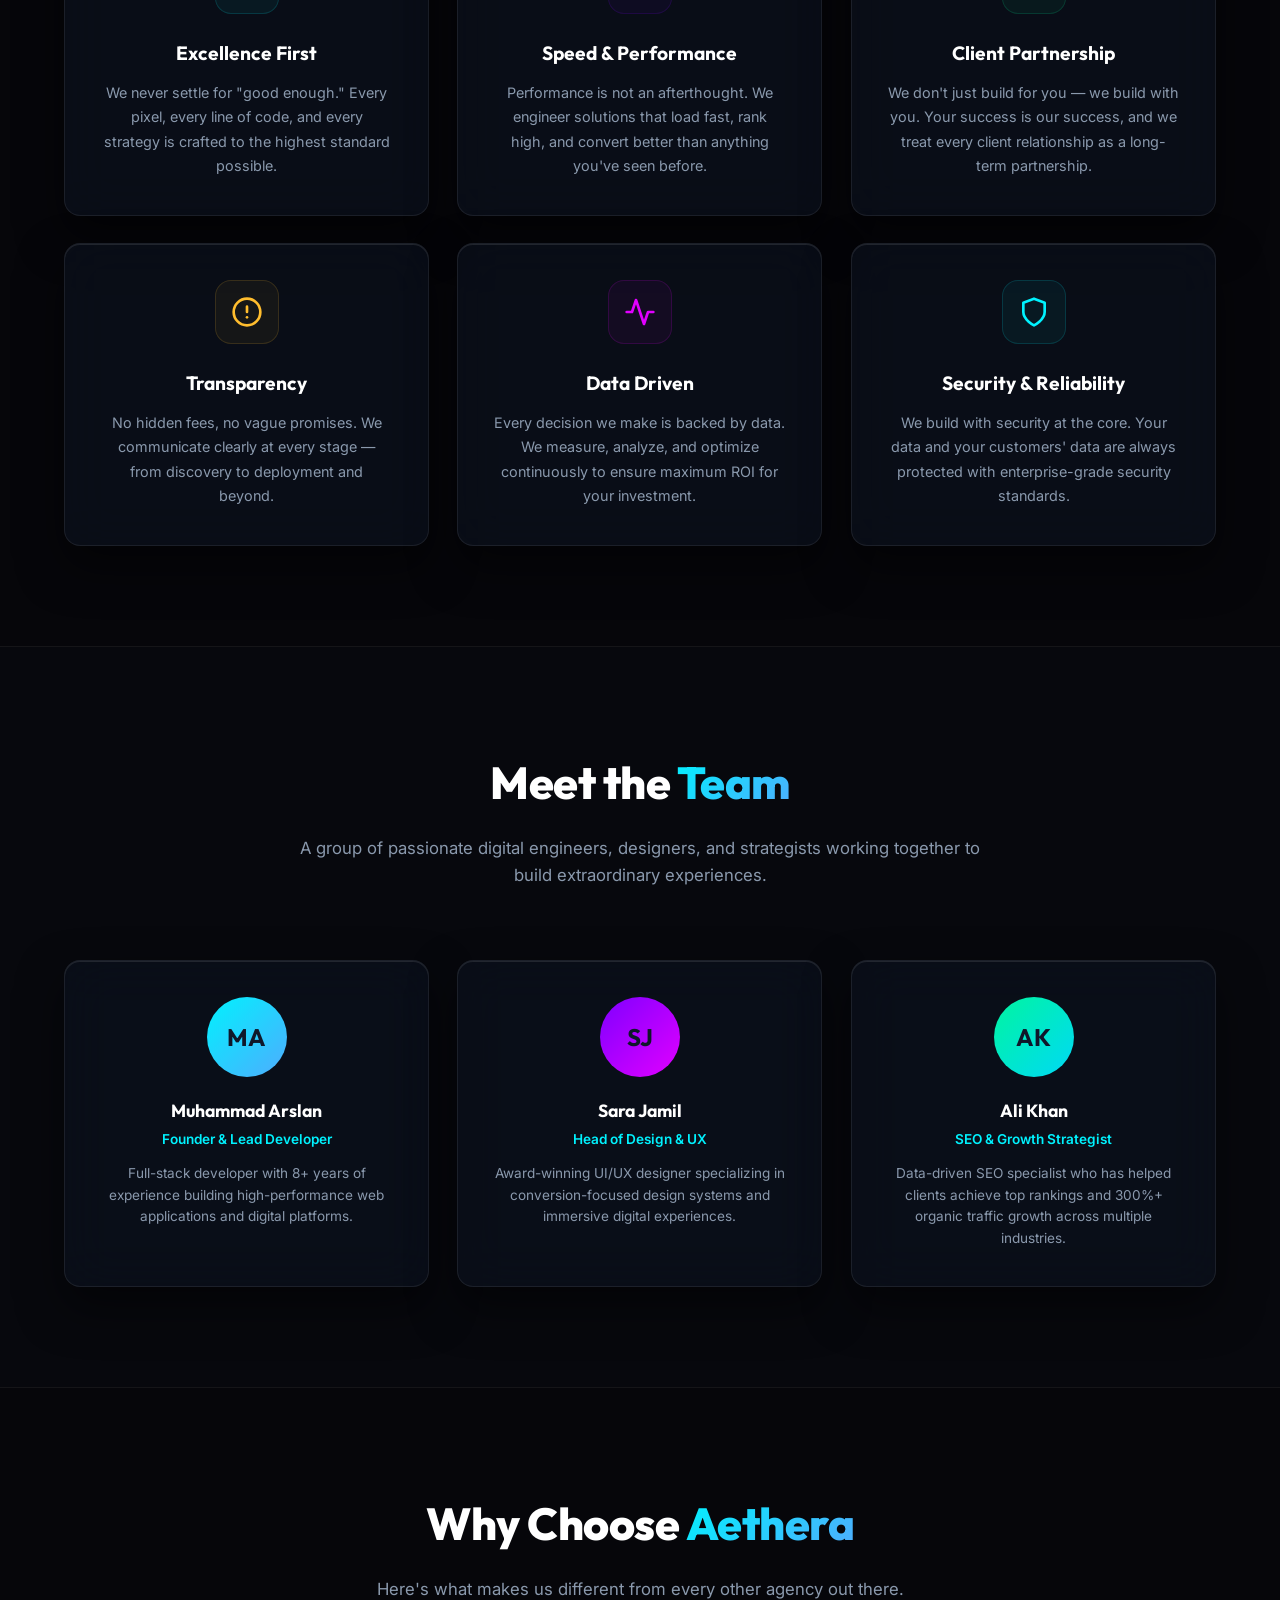
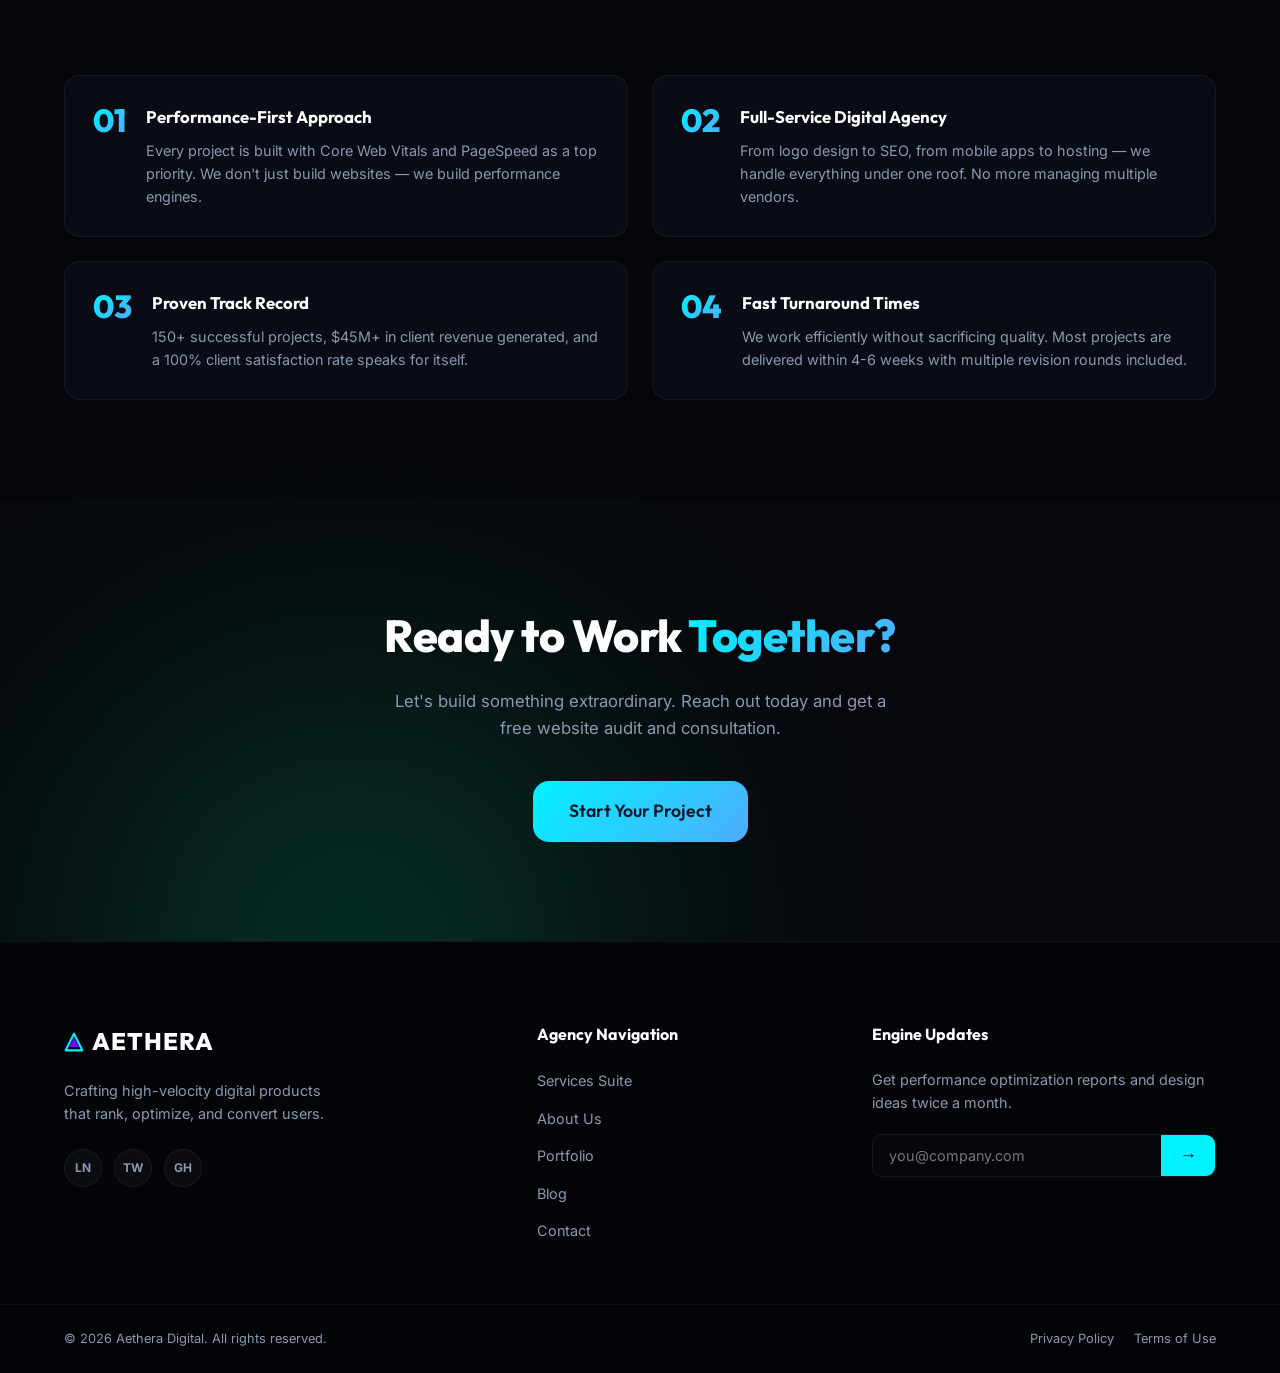
==== commit a7e09953: "updated pages, styles and added images" ====
--- a/about.html
+++ b/about.html
@@ -138,64 +138,76 @@
                     <p class="section-subtitle">Everything we do is guided by these principles that shape how we work, think, and deliver results.</p>
                 </div>
                 <div class="values-grid">
-                    <div class="value-card scroll-reveal fade-up">
-                        <div class="value-icon">
-                            <svg width="32" height="32" viewBox="0 0 24 24" fill="none" stroke="#00f2fe" stroke-width="2" stroke-linecap="round" stroke-linejoin="round">
-                                <polygon points="12 2 15.09 8.26 22 9.27 17 14.14 18.18 21.02 12 17.77 5.82 21.02 7 14.14 2 9.27 8.91 8.26 12 2"></polygon>
-                            </svg>
-                        </div>
-                        <h3 class="value-title">Excellence First</h3>
-                        <p class="value-desc">We never settle for "good enough." Every pixel, every line of code, and every strategy is crafted to the highest standard possible.</p>
-                    </div>
-                    <div class="value-card scroll-reveal fade-up delay-1">
-                        <div class="value-icon" style="background: rgba(127,0,255,0.05); border-color: rgba(127,0,255,0.15);">
-                            <svg width="32" height="32" viewBox="0 0 24 24" fill="none" stroke="#7f00ff" stroke-width="2" stroke-linecap="round" stroke-linejoin="round">
-                                <path d="M13 2L3 14h9l-1 8 10-12h-9l1-8z"></path>
-                            </svg>
-                        </div>
-                        <h3 class="value-title">Speed & Performance</h3>
-                        <p class="value-desc">Performance is not an afterthought. We engineer solutions that load fast, rank high, and convert better than anything you've seen before.</p>
-                    </div>
-                    <div class="value-card scroll-reveal fade-up delay-2">
-                        <div class="value-icon" style="background: rgba(0,245,160,0.05); border-color: rgba(0,245,160,0.15);">
-                            <svg width="32" height="32" viewBox="0 0 24 24" fill="none" stroke="#00f5a0" stroke-width="2" stroke-linecap="round" stroke-linejoin="round">
-                                <path d="M17 21v-2a4 4 0 0 0-4-4H5a4 4 0 0 0-4 4v2"></path>
-                                <circle cx="9" cy="7" r="4"></circle>
-                                <path d="M23 21v-2a4 4 0 0 0-3-3.87"></path>
-                                <path d="M16 3.13a4 4 0 0 1 0 7.75"></path>
-                            </svg>
-                        </div>
-                        <h3 class="value-title">Client Partnership</h3>
-                        <p class="value-desc">We don't just build for you — we build with you. Your success is our success, and we treat every client relationship as a long-term partnership.</p>
-                    </div>
-                    <div class="value-card scroll-reveal fade-up delay-3">
-                        <div class="value-icon" style="background: rgba(255,189,46,0.05); border-color: rgba(255,189,46,0.15);">
-                            <svg width="32" height="32" viewBox="0 0 24 24" fill="none" stroke="#ffbd2e" stroke-width="2" stroke-linecap="round" stroke-linejoin="round">
-                                <circle cx="12" cy="12" r="10"></circle>
-                                <line x1="12" y1="8" x2="12" y2="12"></line>
-                                <line x1="12" y1="16" x2="12.01" y2="16"></line>
-                            </svg>
-                        </div>
-                        <h3 class="value-title">Transparency</h3>
-                        <p class="value-desc">No hidden fees, no vague promises. We communicate clearly at every stage — from discovery to deployment and beyond.</p>
-                    </div>
-                    <div class="value-card scroll-reveal fade-up">
-                        <div class="value-icon" style="background: rgba(225,0,255,0.05); border-color: rgba(225,0,255,0.15);">
-                            <svg width="32" height="32" viewBox="0 0 24 24" fill="none" stroke="#e100ff" stroke-width="2" stroke-linecap="round" stroke-linejoin="round">
-                                <polyline points="22 12 18 12 15 21 9 3 6 12 2 12"></polyline>
-                            </svg>
-                        </div>
-                        <h3 class="value-title">Data Driven</h3>
-                        <p class="value-desc">Every decision we make is backed by data. We measure, analyze, and optimize continuously to ensure maximum ROI for your investment.</p>
-                    </div>
-                    <div class="value-card scroll-reveal fade-up delay-1">
-                        <div class="value-icon" style="background: rgba(0,242,254,0.05); border-color: rgba(0,242,254,0.15);">
-                            <svg width="32" height="32" viewBox="0 0 24 24" fill="none" stroke="#00f2fe" stroke-width="2" stroke-linecap="round" stroke-linejoin="round">
-                                <path d="M12 22s8-4 8-10V5l-8-3-8 3v7c0 6 8 10 8 10z"></path>
-                            </svg>
-                        </div>
-                        <h3 class="value-title">Security & Reliability</h3>
-                        <p class="value-desc">We build with security at the core. Your data and your customers' data are always protected with enterprise-grade security standards.</p>
+                    <div class="value-card card-glass-3d tilt-card scroll-reveal fade-up">
+                        <div class="tilt-card-content">
+                            <div class="value-icon">
+                                <svg width="32" height="32" viewBox="0 0 24 24" fill="none" stroke="#00f2fe" stroke-width="2" stroke-linecap="round" stroke-linejoin="round">
+                                    <polygon points="12 2 15.09 8.26 22 9.27 17 14.14 18.18 21.02 12 17.77 5.82 21.02 7 14.14 2 9.27 8.91 8.26 12 2"></polygon>
+                                </svg>
+                            </div>
+                            <h3 class="value-title">Excellence First</h3>
+                            <p class="value-desc">We never settle for "good enough." Every pixel, every line of code, and every strategy is crafted to the highest standard possible.</p>
+                        </div>
+                    </div>
+                    <div class="value-card card-glass-3d tilt-card scroll-reveal fade-up delay-1">
+                        <div class="tilt-card-content">
+                            <div class="value-icon" style="background: rgba(127,0,255,0.05); border-color: rgba(127,0,255,0.15);">
+                                <svg width="32" height="32" viewBox="0 0 24 24" fill="none" stroke="#7f00ff" stroke-width="2" stroke-linecap="round" stroke-linejoin="round">
+                                    <path d="M13 2L3 14h9l-1 8 10-12h-9l1-8z"></path>
+                                </svg>
+                            </div>
+                            <h3 class="value-title">Speed & Performance</h3>
+                            <p class="value-desc">Performance is not an afterthought. We engineer solutions that load fast, rank high, and convert better than anything you've seen before.</p>
+                        </div>
+                    </div>
+                    <div class="value-card card-glass-3d tilt-card scroll-reveal fade-up delay-2">
+                        <div class="tilt-card-content">
+                            <div class="value-icon" style="background: rgba(0,245,160,0.05); border-color: rgba(0,245,160,0.15);">
+                                <svg width="32" height="32" viewBox="0 0 24 24" fill="none" stroke="#00f5a0" stroke-width="2" stroke-linecap="round" stroke-linejoin="round">
+                                    <path d="M17 21v-2a4 4 0 0 0-4-4H5a4 4 0 0 0-4 4v2"></path>
+                                    <circle cx="9" cy="7" r="4"></circle>
+                                    <path d="M23 21v-2a4 4 0 0 0-3-3.87"></path>
+                                    <path d="M16 3.13a4 4 0 0 1 0 7.75"></path>
+                                </svg>
+                            </div>
+                            <h3 class="value-title">Client Partnership</h3>
+                            <p class="value-desc">We don't just build for you — we build with you. Your success is our success, and we treat every client relationship as a long-term partnership.</p>
+                        </div>
+                    </div>
+                    <div class="value-card card-glass-3d tilt-card scroll-reveal fade-up delay-3">
+                        <div class="tilt-card-content">
+                            <div class="value-icon" style="background: rgba(255,189,46,0.05); border-color: rgba(255,189,46,0.15);">
+                                <svg width="32" height="32" viewBox="0 0 24 24" fill="none" stroke="#ffbd2e" stroke-width="2" stroke-linecap="round" stroke-linejoin="round">
+                                    <circle cx="12" cy="12" r="10"></circle>
+                                    <line x1="12" y1="8" x2="12" y2="12"></line>
+                                    <line x1="12" y1="16" x2="12.01" y2="16"></line>
+                                </svg>
+                            </div>
+                            <h3 class="value-title">Transparency</h3>
+                            <p class="value-desc">No hidden fees, no vague promises. We communicate clearly at every stage — from discovery to deployment and beyond.</p>
+                        </div>
+                    </div>
+                    <div class="value-card card-glass-3d tilt-card scroll-reveal fade-up">
+                        <div class="tilt-card-content">
+                            <div class="value-icon" style="background: rgba(225,0,255,0.05); border-color: rgba(225,0,255,0.15);">
+                                <svg width="32" height="32" viewBox="0 0 24 24" fill="none" stroke="#e100ff" stroke-width="2" stroke-linecap="round" stroke-linejoin="round">
+                                    <polyline points="22 12 18 12 15 21 9 3 6 12 2 12"></polyline>
+                                </svg>
+                            </div>
+                            <h3 class="value-title">Data Driven</h3>
+                            <p class="value-desc">Every decision we make is backed by data. We measure, analyze, and optimize continuously to ensure maximum ROI for your investment.</p>
+                        </div>
+                    </div>
+                    <div class="value-card card-glass-3d tilt-card scroll-reveal fade-up delay-1">
+                        <div class="tilt-card-content">
+                            <div class="value-icon" style="background: rgba(0,242,254,0.05); border-color: rgba(0,242,254,0.15);">
+                                <svg width="32" height="32" viewBox="0 0 24 24" fill="none" stroke="#00f2fe" stroke-width="2" stroke-linecap="round" stroke-linejoin="round">
+                                    <path d="M12 22s8-4 8-10V5l-8-3-8 3v7c0 6 8 10 8 10z"></path>
+                                </svg>
+                            </div>
+                            <h3 class="value-title">Security & Reliability</h3>
+                            <p class="value-desc">We build with security at the core. Your data and your customers' data are always protected with enterprise-grade security standards.</p>
+                        </div>
                     </div>
                 </div>
             </div>
@@ -209,23 +221,29 @@
                     <p class="section-subtitle">A group of passionate digital engineers, designers, and strategists working together to build extraordinary experiences.</p>
                 </div>
                 <div class="team-grid">
-                    <div class="team-card scroll-reveal fade-up">
-                        <div class="team-avatar" style="background: linear-gradient(135deg, #00f2fe, #4facfe);">MA</div>
-                        <h3 class="team-name">Muhammad Arslan</h3>
-                        <div class="team-role">Founder & Lead Developer</div>
-                        <p class="team-bio">Full-stack developer with 8+ years of experience building high-performance web applications and digital platforms.</p>
-                    </div>
-                    <div class="team-card scroll-reveal fade-up delay-1">
-                        <div class="team-avatar" style="background: linear-gradient(135deg, #7f00ff, #e100ff);">SJ</div>
-                        <h3 class="team-name">Sara Jamil</h3>
-                        <div class="team-role">Head of Design & UX</div>
-                        <p class="team-bio">Award-winning UI/UX designer specializing in conversion-focused design systems and immersive digital experiences.</p>
-                    </div>
-                    <div class="team-card scroll-reveal fade-up delay-2">
-                        <div class="team-avatar" style="background: linear-gradient(135deg, #00f5a0, #00d9f6);">AK</div>
-                        <h3 class="team-name">Ali Khan</h3>
-                        <div class="team-role">SEO & Growth Strategist</div>
-                        <p class="team-bio">Data-driven SEO specialist who has helped clients achieve top rankings and 300%+ organic traffic growth across multiple industries.</p>
+                    <div class="team-card card-glass-3d tilt-card scroll-reveal fade-up">
+                        <div class="tilt-card-content">
+                            <div class="team-avatar" style="background: linear-gradient(135deg, #00f2fe, #4facfe);">MA</div>
+                            <h3 class="team-name">Muhammad Arslan</h3>
+                            <div class="team-role">Founder & Lead Developer</div>
+                            <p class="team-bio">Full-stack developer with 8+ years of experience building high-performance web applications and digital platforms.</p>
+                        </div>
+                    </div>
+                    <div class="team-card card-glass-3d tilt-card scroll-reveal fade-up delay-1">
+                        <div class="tilt-card-content">
+                            <div class="team-avatar" style="background: linear-gradient(135deg, #7f00ff, #e100ff);">SJ</div>
+                            <h3 class="team-name">Sara Jamil</h3>
+                            <div class="team-role">Head of Design & UX</div>
+                            <p class="team-bio">Award-winning UI/UX designer specializing in conversion-focused design systems and immersive digital experiences.</p>
+                        </div>
+                    </div>
+                    <div class="team-card card-glass-3d tilt-card scroll-reveal fade-up delay-2">
+                        <div class="tilt-card-content">
+                            <div class="team-avatar" style="background: linear-gradient(135deg, #00f5a0, #00d9f6);">AK</div>
+                            <h3 class="team-name">Ali Khan</h3>
+                            <div class="team-role">SEO & Growth Strategist</div>
+                            <p class="team-bio">Data-driven SEO specialist who has helped clients achieve top rankings and 300%+ organic traffic growth across multiple industries.</p>
+                        </div>
                     </div>
                 </div>
             </div>
@@ -336,7 +354,4 @@
     </a>
     <script src="app.js"></script>
 </body>
-</html>
-
-HTMLEOF
-echo "about.html created"+</html>
--- a/style.css
+++ b/style.css
@@ -2427,3 +2427,356 @@
             .team-grid { grid-template-columns: 1fr; }
             .why-grid { grid-template-columns: 1fr; }
         }
+
+
+
+
+
+
+
+
+
+
+
+
+
+
+
+
+
+
+
+
+
+
+
+
+
+
+/* ==========================================
+   MOBILE ONLY — max 768px
+   Desktop/laptop completely untouched
+   ========================================== */
+
+@media (max-width: 768px) {
+
+  /* NAV */
+  .nav-menu { display: none !important; }
+  .mobile-nav-toggle { display: flex !important; }
+
+  /* HERO */
+  .hero-container {
+    grid-template-columns: 1fr !important;
+    text-align: center;
+    gap: 32px;
+    padding-top: 20px;
+  }
+  .hero-content { align-items: center; }
+  .hero-title { font-size: 2.2rem; }
+  .hero-subtitle { font-size: 1rem; }
+  .hero-actions {
+    flex-direction: column;
+    align-items: center;
+    width: 100%;
+    gap: 12px;
+  }
+  .hero-actions .btn {
+    width: 100%;
+    max-width: 300px;
+    justify-content: center;
+  }
+
+  /* DASHBOARD MOCKUP — stop overflow */
+  .hero-visual { width: 100%; overflow: hidden; }
+  .visual-wrapper { max-width: 100%; width: 100%; }
+  .dashboard-mockup { width: 100%; }
+  .mockup-grid {
+    grid-template-columns: 1fr !important;
+  }
+  .mockup-card.main-stats {
+    grid-column: span 1 !important;
+  }
+  .floating-element { display: none !important; }
+
+  /* STATS — 2 columns */
+  .stats-grid {
+    grid-template-columns: 1fr 1fr !important;
+    gap: 20px;
+  }
+
+  /* SERVICES (index.html inline style) */
+  .services-section .container div[style*="grid"] {
+    grid-template-columns: 1fr !important;
+  }
+
+  /* PLANNER */
+  .planner-layout {
+    grid-template-columns: 1fr !important;
+  }
+  .services-selector {
+    grid-template-columns: 1fr 1fr !important;
+  }
+
+  /* TESTIMONIALS */
+  .testimonial-card { padding: 24px 16px !important; }
+
+  /* CONTACT */
+  .contact-layout,
+  .contact-page-layout {
+    grid-template-columns: 1fr !important;
+  }
+
+  /* FOOTER */
+  .footer-container {
+    grid-template-columns: 1fr !important;
+    gap: 32px !important;
+  }
+  .footer-newsletter { grid-column: span 1 !important; }
+  .bottom-container {
+    flex-direction: column;
+    gap: 10px;
+    text-align: center;
+  }
+
+  /* PAGE HERO (about/blog/contact/portfolio) */
+  .page-hero { padding: 120px 0 50px !important; }
+  .page-hero-title { font-size: 2rem !important; }
+
+  /* ABOUT */
+  .story-layout { grid-template-columns: 1fr !important; }
+  .values-grid  { grid-template-columns: 1fr 1fr !important; }
+  .team-grid    { grid-template-columns: 1fr 1fr !important; }
+  .why-grid     { grid-template-columns: 1fr !important; }
+
+  /* PORTFOLIO */
+  .portfolio-full-grid { grid-template-columns: 1fr 1fr !important; }
+  .stats-bar-grid { grid-template-columns: 1fr 1fr !important; }
+  .filter-bar { gap: 8px; }
+  .filter-btn { font-size: 0.8rem; padding: 7px 14px; }
+
+  /* BLOG */
+  .blog-layout { grid-template-columns: 1fr !important; }
+  .posts-grid  { grid-template-columns: 1fr !important; }
+  .sidebar { grid-template-columns: 1fr !important; }
+
+  /* CONTACT FORM */
+  .form-row { grid-template-columns: 1fr !important; }
+
+  /* SECTION TITLE */
+  .section-title { font-size: 2rem; }
+}
+
+/* ==========================================
+   SMALL MOBILE — max 480px
+   ========================================== */
+@media (max-width: 480px) {
+
+  .container { padding: 0 16px; }
+  .hero-title { font-size: 1.8rem; }
+  .section-title { font-size: 1.6rem; }
+  .page-hero-title { font-size: 1.7rem !important; }
+
+  .stats-grid { grid-template-columns: 1fr 1fr !important; }
+  .stat-number { font-size: 2rem; }
+
+  .values-grid { grid-template-columns: 1fr !important; }
+  .team-grid   { grid-template-columns: 1fr !important; }
+
+  .portfolio-full-grid { grid-template-columns: 1fr !important; }
+  .stats-bar-grid { grid-template-columns: 1fr 1fr !important; }
+
+  .service-card { padding: 24px 18px; }
+  .port-body { padding: 18px; }
+  .story-card { padding: 24px 18px; }
+}
+@media (max-width: 768px) {
+  .header-container {
+    padding: 12px 16px;
+    display: flex;
+    align-items: center;
+    justify-content: space-between;
+    width: 100%;
+  }
+
+  .logo {
+    font-size: 1.1rem;
+    flex-shrink: 0;
+  }
+
+  .nav-actions {
+    display: flex;
+    align-items: center;
+    gap: 10px;
+    flex-shrink: 0;
+  }
+
+  .nav-actions .btn-primary.btn-sm {
+    display: none;
+  }
+
+  .mobile-nav-toggle {
+    display: flex !important;
+  }
+}
+@media (max-width: 768px) {
+  html, body {
+    overflow-x: hidden;
+    width: 100%;
+  }
+
+  .hero-section {
+    overflow: hidden;
+    width: 100%;
+  }
+
+  .hero-container {
+    grid-template-columns: 1fr !important;
+    text-align: center;
+    gap: 32px;
+    width: 100%;
+    overflow: hidden;
+  }
+
+  .visual-wrapper,
+  .hero-visual,
+  .dashboard-mockup {
+    max-width: 100% !important;
+    width: 100% !important;
+    overflow: hidden;
+  }
+
+  .floating-element {
+    display: none !important;
+  }
+
+  .header-container {
+    padding: 12px 16px;
+    width: 100%;
+  }
+
+  .nav-actions .btn-primary.btn-sm {
+    display: none;
+  }
+
+  .mobile-nav-toggle {
+    display: flex !important;
+  }
+}
+
+/* ==========================================
+   3D & PREMIUM ANIMATION UPGRADE
+   ========================================== */
+.tilt-card-container {
+    perspective: 1200px;
+    will-change: transform;
+}
+
+.tilt-card {
+    transform-style: preserve-3d;
+    transition: transform 0.2s cubic-bezier(0.25, 1, 0.5, 1), box-shadow 0.2s cubic-bezier(0.25, 1, 0.5, 1), border-color 0.3s ease;
+    position: relative;
+    box-shadow: 0 15px 35px rgba(0, 0, 0, 0.4);
+}
+
+.tilt-card:hover {
+    box-shadow: 0 25px 50px rgba(0, 242, 254, 0.15);
+    border-color: var(--color-primary);
+}
+
+.tilt-card-content {
+    transform: translateZ(40px);
+    transform-style: preserve-3d;
+    transition: transform 0.2s cubic-bezier(0.25, 1, 0.5, 1);
+}
+
+.tilt-card-content > * {
+    transform: translateZ(20px);
+}
+
+/* Glowing 3D Glassmorphism Panel */
+.card-glass-3d {
+    background: rgba(13, 19, 33, 0.6);
+    backdrop-filter: blur(24px);
+    -webkit-backdrop-filter: blur(24px);
+    border: 1px solid rgba(255, 255, 255, 0.08);
+    box-shadow: 0 20px 45px rgba(0, 0, 0, 0.5), inset 0 1px 0 rgba(255, 255, 255, 0.1);
+    border-radius: var(--border-radius-lg);
+    transform-style: preserve-3d;
+}
+
+/* 3D Image popping effect */
+.three-d-image-wrapper {
+    position: relative;
+    perspective: 1000px;
+    border-radius: var(--border-radius-lg);
+    overflow: hidden;
+    box-shadow: 0 20px 40px rgba(0, 0, 0, 0.6);
+}
+
+.three-d-image {
+    width: 100%;
+    height: 100%;
+    object-fit: cover;
+    transition: transform 0.5s cubic-bezier(0.25, 1, 0.5, 1);
+    transform: rotateY(-5deg) rotateX(5deg);
+}
+
+.three-d-image-wrapper:hover .three-d-image {
+    transform: rotateY(0deg) rotateX(0deg) scale(1.05);
+}
+
+/* Premium Animations */
+@keyframes float3d {
+    0%, 100% {
+        transform: translateY(0) rotate(0deg);
+    }
+    50% {
+        transform: translateY(-12px) rotate(2deg);
+    }
+}
+
+@keyframes spin3d {
+    from {
+        transform: rotate(0deg);
+    }
+    to {
+        transform: rotate(360deg);
+    }
+}
+
+@keyframes pulseGlow {
+    0%, 100% {
+        box-shadow: 0 0 15px rgba(0, 242, 254, 0.2);
+    }
+    50% {
+        box-shadow: 0 0 30px rgba(0, 242, 254, 0.5), 0 0 50px rgba(0, 242, 254, 0.2);
+    }
+}
+
+.floating-3d-element {
+    animation: float3d 6s ease-in-out infinite;
+}
+
+.spinning-3d-element {
+    animation: spin3d 25s linear infinite;
+}
+
+.glowing-pulse-element {
+    animation: pulseGlow 4s ease-in-out infinite;
+}
+
+/* Page transitions */
+.page-load-fade {
+    animation: pageLoadFadeIn 0.8s cubic-bezier(0.25, 1, 0.5, 1) forwards;
+}
+
+@keyframes pageLoadFadeIn {
+    from {
+        opacity: 0;
+        transform: translateY(20px);
+    }
+    to {
+        opacity: 1;
+        transform: translateY(0);
+    }
+}
